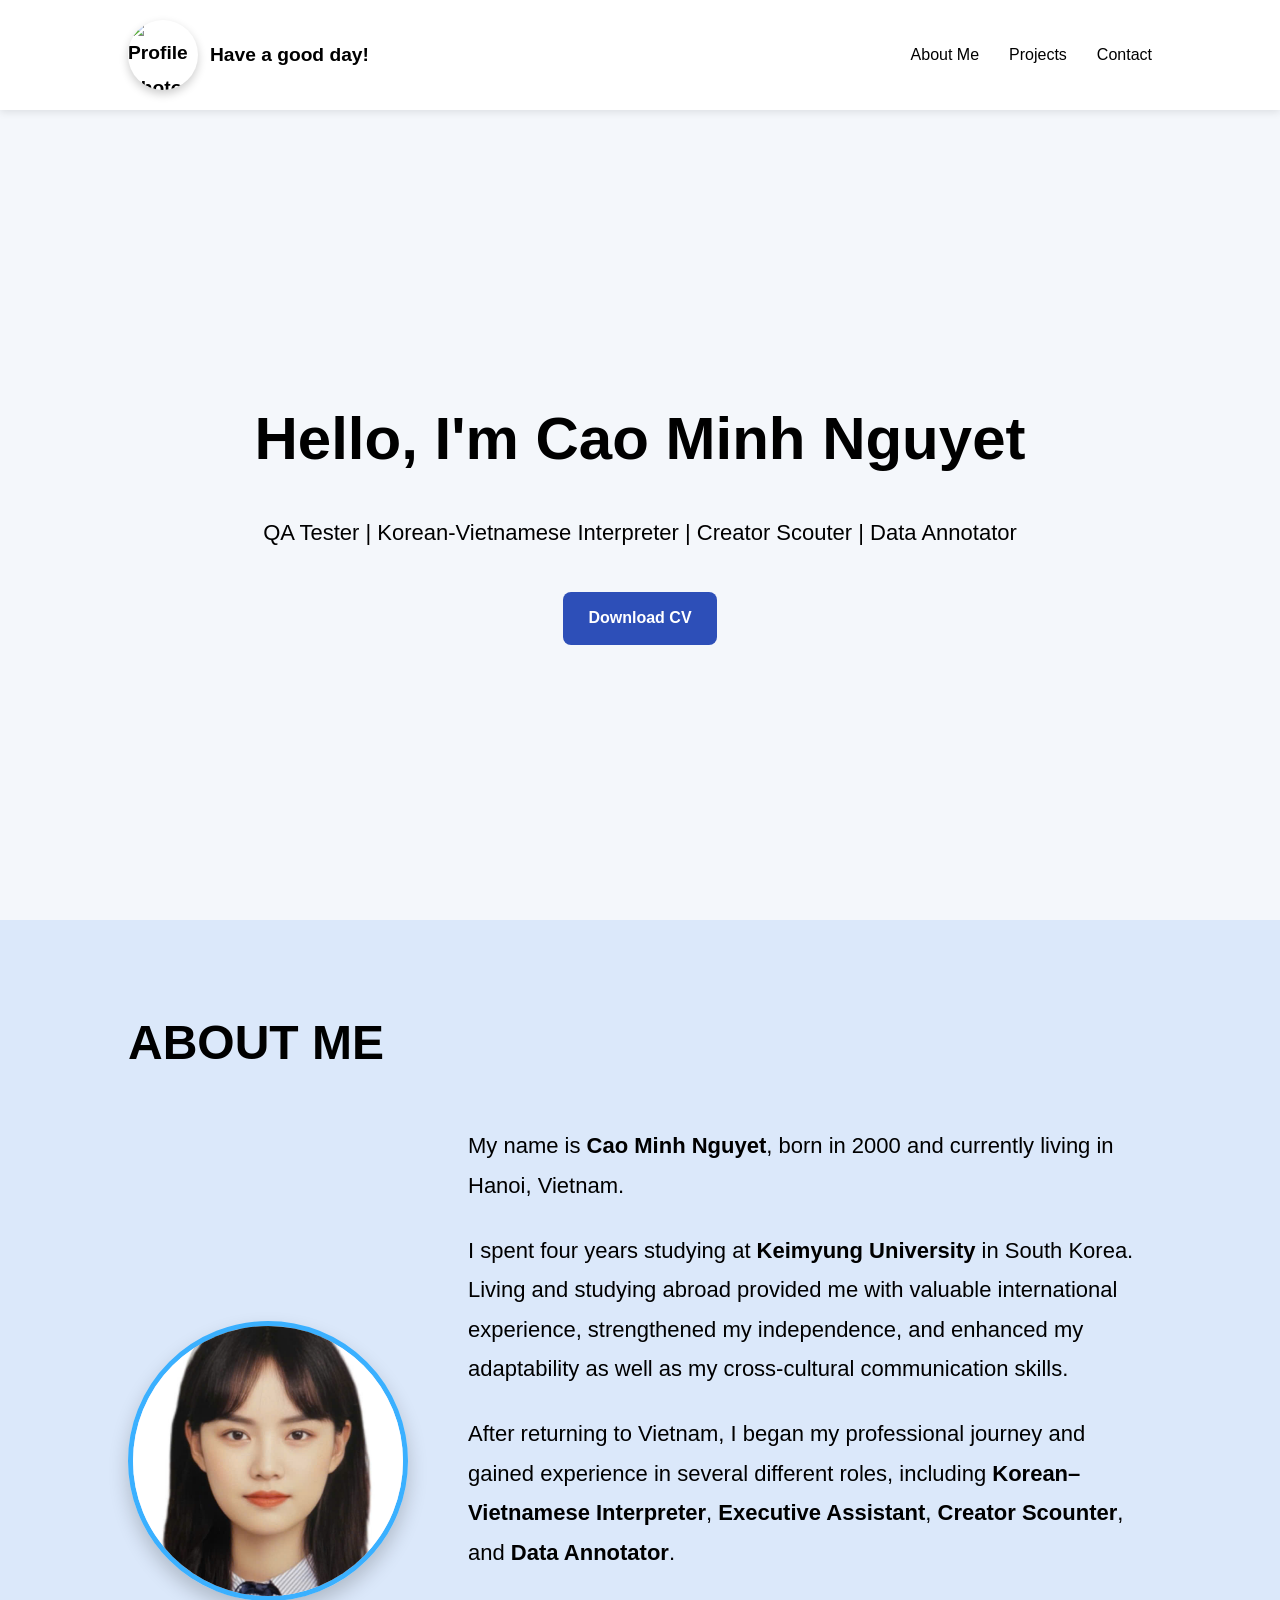
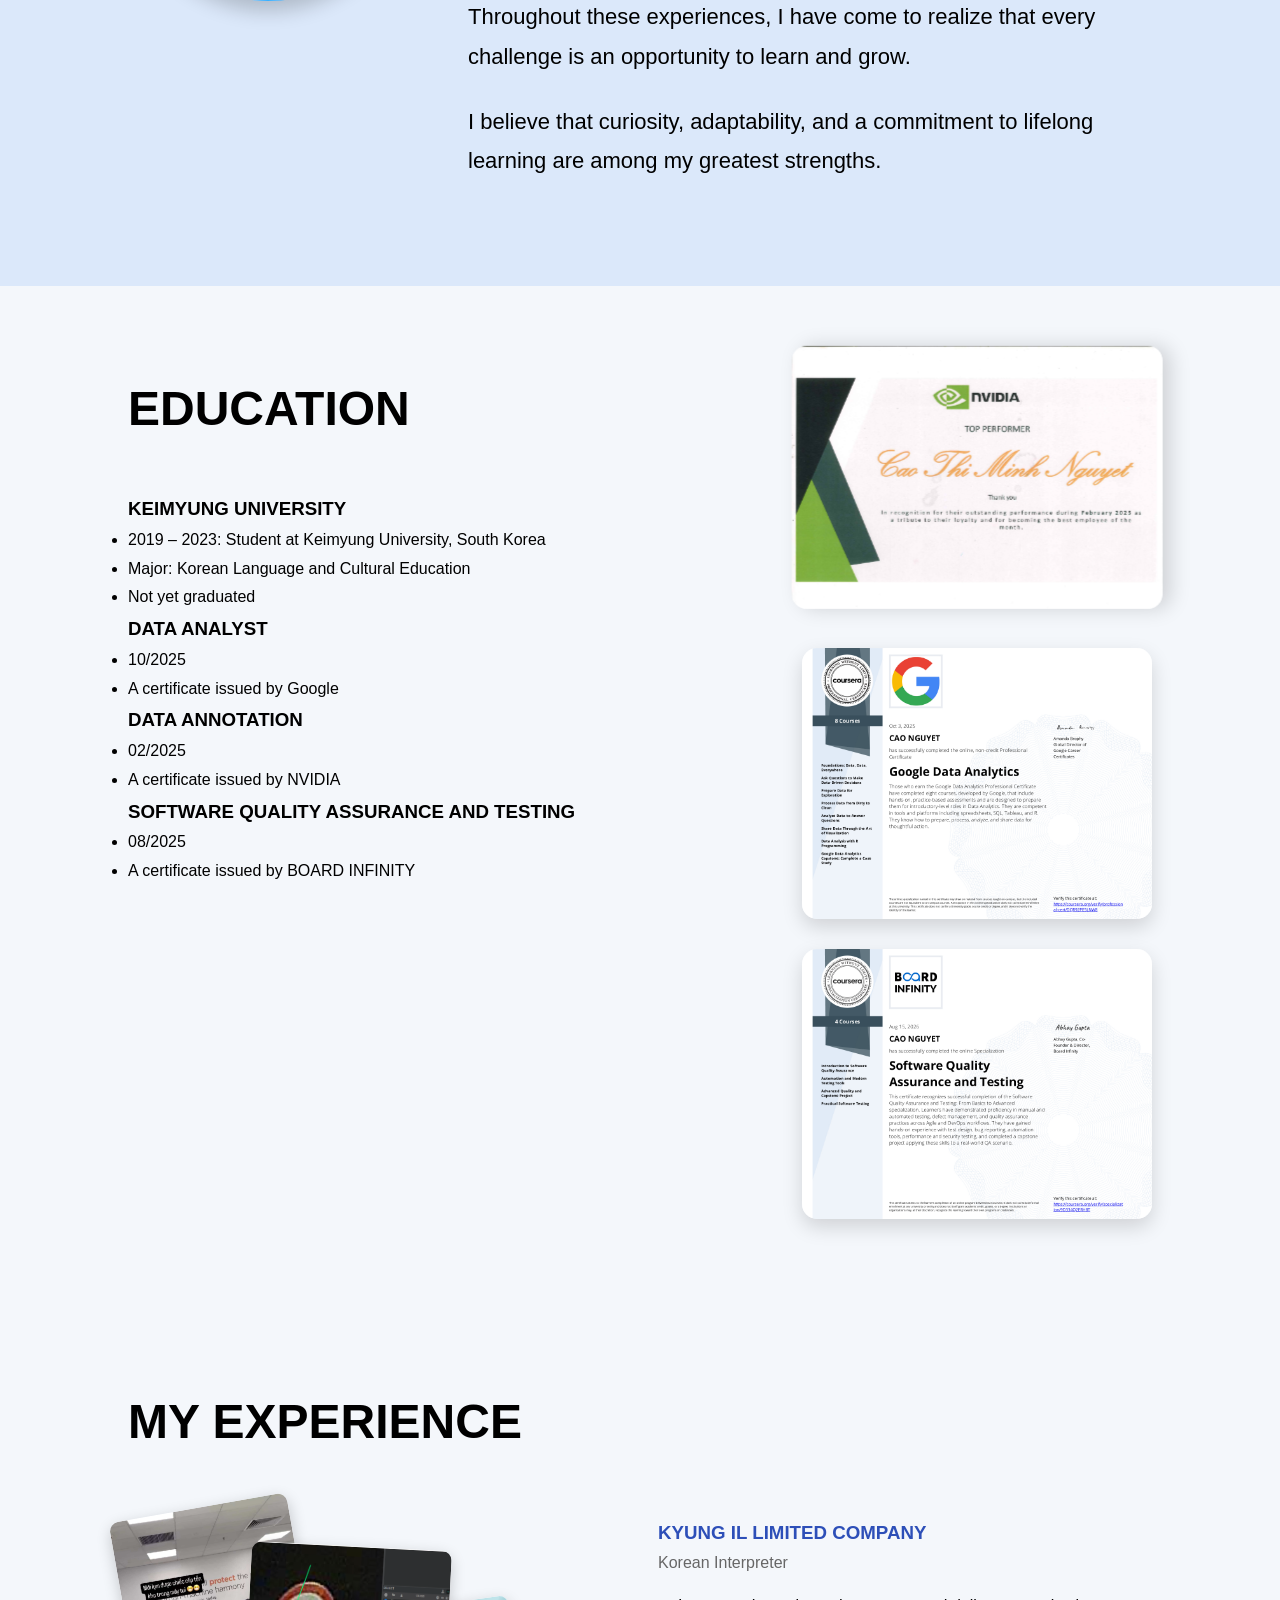
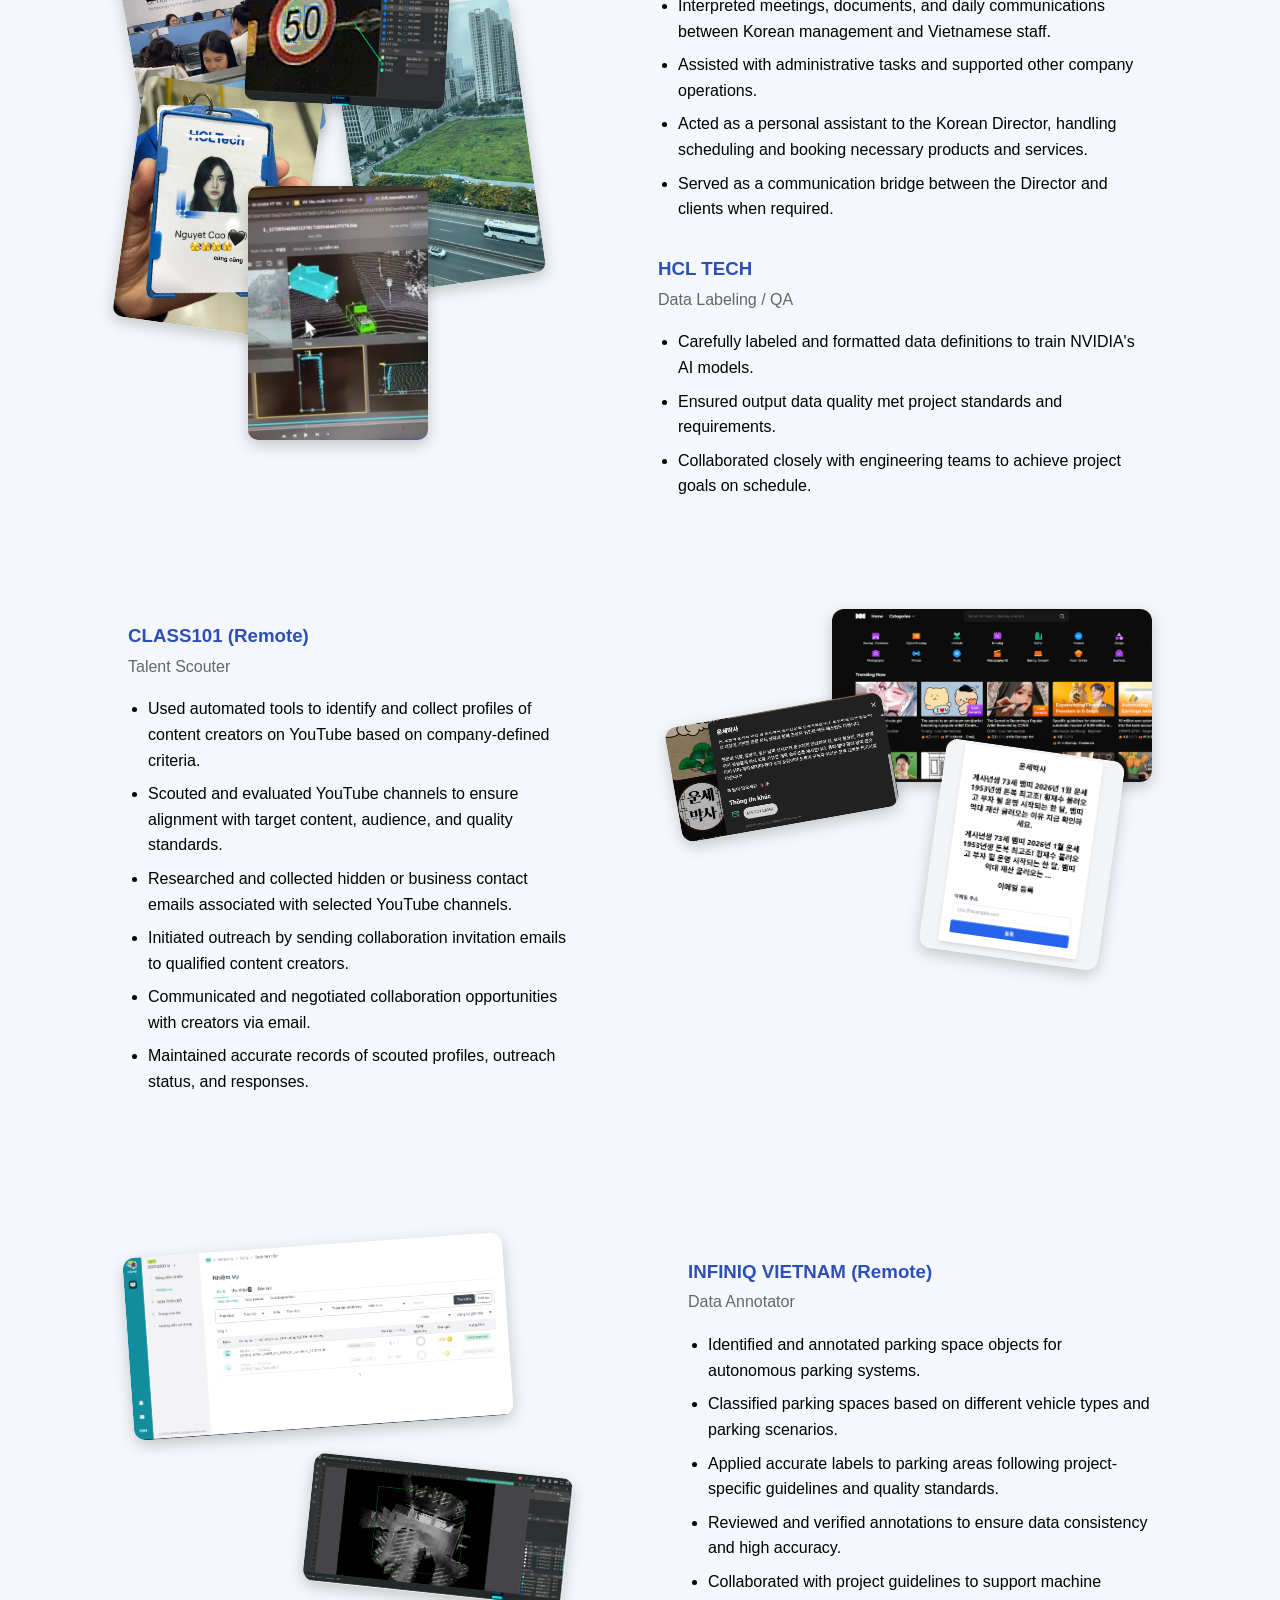
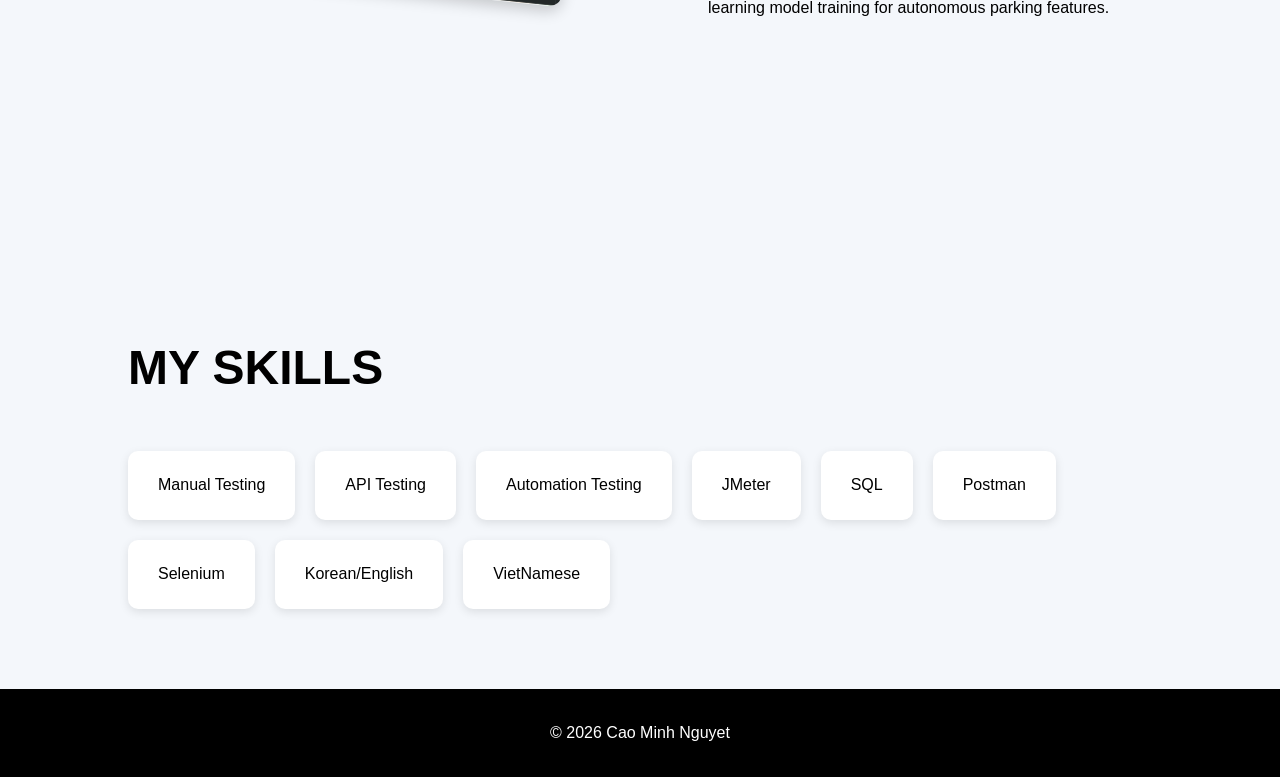
==== index.html @ ce0325e2 "Initial portfolio website" ====
<!DOCTYPE html>
<html lang="en">

<head>
    <meta charset="UTF-8">
    <meta name="viewport" content="width=device-width, initial-scale=1.0">
    <title>Cao Minh Nguyet Portfolio</title>

    <link rel="stylesheet" href="css/style.css">
</head>

<body>

   <!-- Navigation -->
<nav>
    <div class="logo">

        <img src="images/Profile/Me 2.jpg" alt="Profile Photo">

        <span>Have a good day!</span>

    </div>

        <ul>
            <li><a href="#about">About Me</a></li>
            <li><a href="projects.html">Projects</a></li>
            <li><a href="contact.html">Contact</a></li>
        </ul>
    </nav>

    <!-- Hero Banner -->
<section class="hero">

    <h1>Hello, I'm Cao Minh Nguyet</h1>

    <p>QA Tester | Korean-Vietnamese Interpreter | Creator Scouter | Data Annotator</p>

    <a href="documents/CV.pdf" download class="cv-btn">
        Download CV
    </a>

</section>

    <!-- About Me -->
    <section id="about" class="about">

        <h2>ABOUT ME</h2>

        <div class="about-container">
<div class="about-image">
    <img src="images/Profile/Me.jpg" alt="Cao Minh Nguyet">
</div>

            <div class="about-content">

                <p>
                    My name is <strong>Cao Minh Nguyet</strong>, born in 2000 and currently living in Hanoi, Vietnam.
                </p>

                <p>
                    I spent four years studying at <strong>Keimyung University</strong> in South Korea.
                    Living and studying abroad provided me with valuable international experience,
                    strengthened my independence, and enhanced my adaptability as well as my cross-cultural
                    communication skills.
                </p>

                <p>
                    After returning to Vietnam, I began my professional journey and gained experience in several
                    different roles, including
                    <strong>Korean–Vietnamese Interpreter</strong>,
                    <strong>Executive Assistant</strong>,
                    <strong>Creator Scounter</strong>,
                    and
                    <strong>Data Annotator</strong>.
                </p>

                <p>
                    Throughout these experiences, I have come to realize that every challenge is an opportunity
                    to learn and grow.
                </p>

                <p>
                    I believe that curiosity, adaptability, and a commitment to lifelong learning are among
                    my greatest strengths.
                </p>

            </div>

        </div>

    </section>
    <!-- Education -->

<section id="education">

    <h2>EDUCATION</h2>

    <div class="education-layout">

        <!-- Nội dung -->

        <div class="education-content">

            <div class="education-card">

                <h3>KEIMYUNG UNIVERSITY</h3>

                <ul>
                    <li>2019 – 2023: Student at Keimyung University, South Korea</li>

                    <li>Major: Korean Language and Cultural Education</li>

                    <li>Not yet graduated</li>
                </ul>

            </div>

            <div class="education-row">

                <div class="education-card small-card">

                    <h3>DATA ANALYST</h3>

                    <ul>
                        <li>10/2025</li>

                        <li>A certificate issued by Google</li>
                    </ul>

                </div>

                <div class="education-card small-card">

                    <h3>DATA ANNOTATION</h3>

                    <ul>
                        <li>02/2025</li>

                        <li>A certificate issued by NVIDIA</li>
                    </ul>

                </div>
                <div class="education-card small-card">

                    <h3>SOFTWARE QUALITY ASSURANCE AND TESTING</h3>

                    <ul>
                        <li>08/2025</li>

                        <li>A certificate issued by BOARD INFINITY</li>
                    </ul>
                </div>

            </div>

        </div>

        <!-- Hình ảnh -->

    <div  < class="education-images">

    <img src="images/certificates/cer1.jpg" alt="Google Certificate" class="cer1">

    <img src="images/certificates/cer2.jpg" alt="NVIDIA Certificate">
    <img src="images/certificates/cer3.jpg" alt="Certificate 3">

</div>

    </div>

</section>
    <!-- Experience -->
<section id="experience">

    <h2>MY EXPERIENCE</h2>

    <div class="experience-container">

        <div class="experience-showcase">

    <div class="experience-images">

        <img src="images/projects/hcl1.jpg" class="img-1">
        <img src="images/projects/hcl2.jpg" class="img-2">
        <img src="images/projects/hcl3.jpg" class="img-3">
        <img src="images/projects/hcl4.jpg" class="img-4">
        <img src="images/projects/hcl5.png" class="img-5">

    </div>

    <div class="experience-text">

        <h3>KYUNG IL LIMITED COMPANY</h3>

        <h4>Korean Interpreter</h4>

        <ul>
            <li>Interpreted meetings, documents, and daily communications between Korean management and Vietnamese staff.</li>

            <li>Assisted with administrative tasks and supported other company operations.</li>

            <li>Acted as a personal assistant to the Korean Director, handling scheduling and booking necessary products and services.</li>

            <li>Served as a communication bridge between the Director and clients when required.</li>
        </ul>

        <h3>HCL TECH</h3>

        <h4>Data Labeling / QA</h4>

        <ul>
            <li>Carefully labeled and formatted data definitions to train NVIDIA's AI models.</li>

            <li>Ensured output data quality met project standards and requirements.</li>

            <li>Collaborated closely with engineering teams to achieve project goals on schedule.</li>
        </ul>

    </div>

</div>

        <!-- CLASS101 -->

<div class="experience-showcase class101-layout">

    <div class="experience-text">

        <h3>CLASS101 (Remote)</h3>

        <h4>Talent Scouter</h4>

        <ul>

            <li>Used automated tools to identify and collect profiles of content creators on YouTube based on company-defined criteria.</li>

            <li>Scouted and evaluated YouTube channels to ensure alignment with target content, audience, and quality standards.</li>

            <li>Researched and collected hidden or business contact emails associated with selected YouTube channels.</li>

            <li>Initiated outreach by sending collaboration invitation emails to qualified content creators.</li>

            <li>Communicated and negotiated collaboration opportunities with creators via email.</li>

            <li>Maintained accurate records of scouted profiles, outreach status, and responses.</li>

        </ul>

    </div>

    <div class="class101-gallery">

        <img src="images/projects/class101.png" class="class-main">

        <img src="images/projects/class101-1.png" class="class-small-1">

        <img src="images/projects/class101-3.png" class="class-small-3">

    </div>

</div>

        <!-- INFINIQ VIETNAM -->

<div class="experience-showcase infiniq-layout">

    <div class="infiniq-gallery">

        <img src="images/projects/inq1.png" class="inq-img-1">

        <img src="images/projects/inq2.webp" class="inq-img-2">

    </div>

    <div class="experience-text">

        <h3>INFINIQ VIETNAM (Remote)</h3>

        <h4>Data Annotator</h4>

        <ul>

            <li>Identified and annotated parking space objects for autonomous parking systems.</li>

            <li>Classified parking spaces based on different vehicle types and parking scenarios.</li>

            <li>Applied accurate labels to parking areas following project-specific guidelines and quality standards.</li>

            <li>Reviewed and verified annotations to ensure data consistency and high accuracy.</li>

            <li>Collaborated with project guidelines to support machine learning model training for autonomous parking features.</li>

        </ul>

    </div>

</div>

</section>

  <!-- Skills -->
<section id="skills">

    <h2>MY SKILLS</h2>

   <div class="skill-list">

    <div class="skill-card">Manual Testing</div>
    <div class="skill-card">API Testing</div>
    <div class="skill-card">Automation Testing</div>
    <div class="skill-card">JMeter</div>
    <div class="skill-card">SQL</div>
    <div class="skill-card">Postman</div>
    <div class="skill-card">Selenium</div>
    <div class="skill-card">Korean/English</div>
    <div class="skill-card">VietNamese</div>

</div>

</section>


  

    <footer>

        <p>© 2026 Cao Minh Nguyet</p>

    </footer>

</body>

</html>
---- css/style.css ----
* {
    margin: 0;
    padding: 0;
    box-sizing: border-box;
}

body {
    font-family: Arial, sans-serif;
    line-height: 1.8;
    background: #f4f7fb;
}

/* NAVBAR */

nav {
    background: white;
    display: flex;
    justify-content: space-between;
    align-items: center;
    padding: 20px 10%;
    position: sticky;
    top: 0;
    box-shadow: 0 2px 8px rgba(0,0,0,0.1);
}

.logo {

    display: flex;

    align-items: center;

    gap: 12px;

    font-size: 1.2rem;

    font-weight: bold;
}
.logo img {

    width: 70px;

    height: 70px;

    border-radius: 50%;

    object-fit: cover;

    box-shadow: 0 4px 10px rgba(0,0,0,0.2);
}

nav ul {
    display: flex;
    list-style: none;
    gap: 30px;
}

nav a {
    text-decoration: none;
    color: black;
}

/* HERO */

.hero {
    height: 90vh;

    display: flex;
    flex-direction: column;

    justify-content: center;
    align-items: center;

    text-align: center;
}

.hero h1 {
    font-size: 60px;
}

.hero p {
    font-size: 22px;
    margin: 20px 0;
}

.hero button {
    padding: 12px 25px;
    border: none;
    background: #2196f3;
    color: white;
    border-radius: 8px;
    cursor: pointer;
}

/* SECTION */

section {
    padding: 80px 10%;
}

section h2 {
    font-size: 48px;
    margin-bottom: 40px;
}

/* ABOUT */

.about {
    background: #dbe8fa;
}

.about-container {

    display: flex;
    gap: 60px;
    align-items: center;

}

.about-image img {

    width: 280px;
    height: 280px;

    object-fit: cover;

    border-radius: 50%;

    border: 5px solid #3ab0ff;

    box-shadow: 0 10px 20px rgba(0,0,0,0.2);
}

.about-content {
    max-width: 800px;
}

.about-content p {
    margin-bottom: 25px;
    font-size: 22px;
}

/* SKILLS */

.skill-list {
    display: flex;
    flex-wrap: wrap;
    gap: 20px;
}

.skill-card {

    background: white;
    padding: 20px 30px;

    border-radius: 10px;

    box-shadow: 0 3px 10px rgba(0,0,0,0.1);
}

/* PROJECTS */

.project-container {
    display: flex;
    flex-wrap: wrap;
    gap: 30px;
    justify-content: center;
}

.project-card {
    background: white;
    width: calc(50% - 15px);
    box-sizing: border-box;
    padding: 20px;
    border-radius: 10px;
    box-shadow: 0 3px 10px rgba(0,0,0,0.1);
}

/* FOOTER */

footer {

    background: black;
    color: white;

    text-align: center;

    padding: 30px;
}
/* EXPERIENCE SHOWCASE */

.experience-showcase {

    display: flex;

    align-items: flex-start;

    gap: 80px;

    margin-bottom: 80px;
}

.experience-images {

    position: relative;

    width: 450px;

    min-width: 450px;

    height: 450px;
}

.experience-images img {

    position: absolute;

    border-radius: 10px;

    box-shadow: 0 5px 15px rgba(0,0,0,0.2);
}

.img-1 {

    width: 180px;

    top: 0;
    left: 0;

    transform: rotate(-10deg);
}

.img-2 {

    width: 180px;

    top: 180px;
    left: 0;

    transform: rotate(8deg);
}

.img-3 {

    width: 180px;

    top: 100px;
    left: 220px;

    transform: rotate(-8deg);
}

.img-4 {

    width: 180px;

    top: 280px;
    left: 120px;

    transform: rotate(0deg);
}

.img-5 {

    width: 200px;

    top: 40px;
    left: 120px;

    transform: rotate(3deg);
}

.experience-text {

    flex: 1;
}

.experience-text h3 {

    color: #2d4fb8;

    margin-top: 10px;
}

.experience-text h4 {

    color: #666;

    margin-bottom: 15px;

    font-weight: normal;
}

.experience-text ul {

    margin-bottom: 30px;

    padding-left: 20px;
}

.experience-text li {

    margin-bottom: 8px;

    line-height: 1.6;
}
/* CLASS101 */

.class-img-1 {

    width: 220px;

    top: 20px;

    left: 0;

    transform: rotate(-10deg);
}

.class-img-2 {

    width: 220px;

    top: 260px;

    left: 20px;

    transform: rotate(5deg);
}

.class-img-3 {

    width: 180px;

    top: 100px;

    left: 220px;

    transform: rotate(10deg);
}

.experience-right-image {

    width: 280px;

    min-width: 280px;
}

.experience-right-image img {

    width: 100%;

    border-radius: 10px;

    box-shadow: 0 5px 15px rgba(0,0,0,0.2);

    transition: 0.3s;
}

.experience-right-image img:hover {

    transform: scale(1.05);
}
/* CLASS101 RIGHT SIDE GALLERY */

.class101-layout {

    display: flex;

    align-items: flex-start;

    gap: 80px;

    margin-bottom: 80px;
}

.class101-gallery {

    position: relative;

    width: 500px;

    min-width: 500px;

    height: 350px;
}

.class101-gallery img {

    position: absolute;

    border-radius: 12px;

    box-shadow: 0 5px 15px rgba(0,0,0,0.2);

    transition: 0.3s;
}

.class101-gallery img:hover {

    transform: scale(1.05);

    z-index: 999;
}

/* Ảnh Youtube lớn */

.class-main {

    width: 320px;

    top: 0;

    right: 0;
}
/* Ảnh Email */

.class-small-1 {

    width: 220px;

    top: 100px;

    left: 20px;

    transform: rotate(-10deg);
}

/* Ảnh Form */

.class-small-3 {

    width: 180px;

    top: 140px;

    right: 40px;

    transform: rotate(8deg);
}
/* INFINIQ */

.infiniq-layout {

    display: flex;

    align-items: flex-start;

    justify-content: flex-start;

    gap: 60px;

    margin-top: 120px;

    margin-bottom: 100px;

    clear: both;
}

.infiniq-gallery {

    position: relative;

    width: 500px;

    min-width: 500px;

    height: 420px;

    flex-shrink: 0;
}

.infiniq-gallery img {

    position: absolute;

    border-radius: 12px;

    box-shadow: 0 5px 15px rgba(0,0,0,0.2);

    transition: 0.3s;
}

.infiniq-gallery img:hover {

    transform: scale(1.05);

    z-index: 999;
}

/* ảnh lớn */

.inq-img-1 {

    width: 380px;

    top: 0;

    left: 0;

    transform: rotate(-4deg);
}

/* ảnh nhỏ */

.inq-img-2 {

    width: 260px;

    top: 220px;

    left: 180px;

    transform: rotate(6deg);
}
.cv-btn {

    display: inline-block;

    margin-top: 20px;

    padding: 12px 25px;

    background: #2d4fb8;

    color: white;

    text-decoration: none;

    border-radius: 8px;

    font-weight: bold;

    transition: 0.3s;
}

.cv-btn:hover {

    transform: translateY(-3px);

    box-shadow: 0 5px 15px rgba(0,0,0,0.2);
}
/* EDUCATION LAYOUT */

.education-layout {

    display: flex;

    justify-content: space-between;

    align-items: flex-start;

    gap: 60px;

    margin-top: 40px;
}

.education-content {

    flex: 1;
}

.education-images {

    width: 350px;

    display: flex;

    flex-direction: column;

    gap: 30px;

    margin-top: -200px;
}

.education-images img {

    max-width: 100%;

    height: auto;

    border-radius: 15px;

    box-shadow: 0 8px 20px rgba(0,0,0,0.15);

    transition: 0.3s;
}

/* Chứng chỉ 1 */

.cer1 {

    transform: rotate(-90deg);

    width: 75%;

    margin: 0 auto;
    margin-bottom: -45px;
}

.education-images img:hover {

    transform: scale(1.03);
}
body{
    margin:0;
    padding:0;
    font-family:Arial, Helvetica, sans-serif;
}
/*==========================
        CONTACT PAGE
==========================*/

.contact-page{
    min-height:100vh;
    display:flex;
    justify-content:center;
    align-items:center;

    background:linear-gradient(135deg,#dbeafe,#eef4ff);

    padding:40px 20px;
    box-sizing:border-box;
}

.contact-card{

    width:100%;
    max-width:720px;

    background:#ffffff;

    border-radius:24px;

    padding:55px;

    box-shadow:0 20px 45px rgba(0,0,0,.15);

    transition:.35s ease;
}

.contact-card:hover{

    transform:translateY(-8px);

    box-shadow:0 30px 55px rgba(0,0,0,.18);

}

.contact-card h1{

    text-align:center;

    font-size:48px;

    color:#1e293b;

    margin-bottom:20px;

}

.intro{

    text-align:center;

    color:#64748b;

    line-height:1.8;

    font-size:18px;

}

.divider{

    width:100%;

    height:1px;

    background:#e5e7eb;

    margin:35px 0;

}

.item{

    display:flex;

    align-items:center;

    gap:25px;

    margin-bottom:30px;

}

.item:last-child{

    margin-bottom:0;

}

.icon{

    width:70px;

    height:70px;

    border-radius:50%;

    background:#2563eb;

    color:#fff;

    display:flex;

    justify-content:center;

    align-items:center;

    font-size:32px;

    flex-shrink:0;

}

.item h3{

    margin:0 0 8px;

    color:#1e293b;

    font-size:22px;

}

.item a{

    color:#2563eb;

    text-decoration:none;

    font-size:18px;

    transition:.3s;

}

.item a:hover{

    color:#1d4ed8;

    text-decoration:underline;

}

.footer{

    text-align:center;

    color:#64748b;

    font-style:italic;

    font-size:17px;

}
/*==========================
        PROJECT
===========================*/

.projects{

    padding:100px 8%;

    background:#f8fafc;

}

.projects h1{

    text-align:center;

    font-size:50px;

    margin-bottom:60px;

}

.project-container{

    display:grid;

    grid-template-columns:repeat(auto-fit,minmax(360px,1fr));

    gap:35px;

}

.project-card{

    background:#fff;

    border-radius:18px;

    overflow:hidden;

    box-shadow:0 15px 30px rgba(0,0,0,.1);

    transition:.35s;

}

.project-card:hover{

    transform:translateY(-10px);

}

.project-card img{

    width:100%;

    height:220px;

    object-fit:cover;

}

.project-content{

    padding:25px;

}

.project-content h2{

    margin-bottom:15px;

}

.project-content p{

    color:#666;

    line-height:1.7;

}

.tech-stack{

    display:flex;

    flex-wrap:wrap;

    gap:10px;

    margin:25px 0;

}

.tech-stack span{

    background:#dbeafe;

    color:#2563eb;

    padding:8px 15px;

    border-radius:30px;

    font-size:14px;

}

.project-buttons{

    display:flex;

    flex-direction:column;

    gap:12px;

}

.project-buttons a{

    text-decoration:none;

    text-align:center;

    background:#2563eb;

    color:white;

    padding:12px;

    border-radius:10px;

    transition:.3s;

}

.project-buttons a:hover{

    background:#1d4ed8;

}
/* ===============================
            PROJECTS
================================== */

.projects{

    padding:100px 8%;

    background:#f7f9fc;

}

.section-title{

    text-align:center;

    margin-bottom:60px;

}

.section-title h1{

    font-size:48px;

    margin-bottom:10px;

    color:#222;

}

.section-title p{

    color:#777;

    font-size:18px;

}

.project-grid{

    display:flex;

    justify-content:center;

    gap:25px;

    flex-wrap:wrap;

}

.project-card{
    background:white;
    border-radius:18px;
    overflow:hidden;
    box-shadow:0 10px 30px rgba(0,0,0,.1);
    transition:.35s;
.project-card{

    background:white;

    border-radius:18px;

    overflow:hidden;

    box-shadow:0 10px 30px rgba(0,0,0,.1);

    transition:.35s;

    width:340px;

    min-height:520px;

    display:flex;

    flex-direction:column;

}
    display:flex;
    flex-direction:column;
}

.project-card:hover{

    transform:translateY(-12px);

    box-shadow:0 18px 45px rgba(0,0,0,.18);

}

.project-card img{
    width:100%;
    height:160px;
    object-fit:cover;
}

.project-card:hover img{

    transform:scale(1.05);

}

.project-content{

    padding:25px;

}

.project-content h2{

    margin-bottom:15px;

    color:#222;

}

.project-content p{

    color:#666;

    line-height:1.7;

    margin-bottom:20px;

}

.project-tags{

    gap:8px;

    margin-bottom:18px;

}

.project-tags span{

    background:#e8f0ff;

    color:#2563eb;

    padding:8px 15px;

    border-radius:50px;

    font-size:14px;

    font-weight:600;

}

.project-buttons{

    display:flex;

    gap:12px;

}

.project-buttons a{

    padding:8px 14px;

    font-size:14px;

    flex:none;

    min-width:95px;

}

.project-buttons a:hover{

    background:#1d4ed8;

}
/* ================================
   Manual Testing Project
================================ */

.manual-testing-project {
    max-width: 1000px;
    margin: 0 auto;
    padding: 60px 30px;
}


/* ================================
   Project Title
================================ */

.manual-testing-project h1 {
    font-size: 42px;
    margin-bottom: 10px;
}


/* ================================
   Website
================================ */

.website-link {
    font-size: 18px;
    margin-bottom: 50px;
}

.website-link a {
    color: #2563eb;
    text-decoration: none;
}

.website-link a:hover {
    text-decoration: underline;
}


/* ================================
   Project Overview
================================ */

.project-overview {
    margin-bottom: 50px;
}

.project-overview h2,
.documents h2 {
    font-size: 28px;
    margin-bottom: 20px;
}

.project-overview p {
    font-size: 17px;
    line-height: 1.7;
    color: #555;
}


/* ================================
   Documents
================================ */

.document-list {
    display: grid;
    grid-template-columns: repeat(2, 1fr);
    gap: 20px;
}

.document-list a {
    display: block;
    padding: 25px;

    border: 1px solid #ddd;
    border-radius: 12px;

    background: white;

    color: #222;
    text-decoration: none;

    transition: 0.2s;
}

.document-list a:hover {
    transform: translateY(-4px);

    border-color: #2563eb;

    box-shadow: 0 8px 20px rgba(0, 0, 0, 0.08);
}


/* ================================
   View Document
================================ */

.document-list a::after {
    content: "View Document →";

    display: block;
    margin-top: 15px;

    color: #2563eb;
    font-weight: 600;
}


/* ================================
   Back Button
================================ */

.manual-testing-project > a:last-child {
    display: inline-block;

    margin-top: 45px;
    padding: 12px 22px;

    background: #2563eb;
    color: white;

    border-radius: 8px;

    text-decoration: none;
}

.manual-testing-project > a:last-child:hover {
    opacity: 0.9;
}


/* ================================
   Mobile
================================ */

@media (max-width: 700px) {

    .manual-testing-project {
        padding: 40px 20px;
    }

    .document-list {
        grid-template-columns: 1fr;
    }

    .manual-testing-project h1 {
        font-size: 32px;
    }

}
/* ================================
   Project Card
================================ */

.project-card {
    width: 450px;

    background: white;

    padding: 25px 30px;

    border-radius: 15px;

    box-shadow: 0 5px 15px rgba(0, 0, 0, 0.08);

    margin: 30px auto;
}


/* ================================
   Project Logo
================================ */

.project-card .project-avatar {
    width: 180px !important;
    height: auto !important;

    max-width: 100% !important;

    object-fit: contain !important;
    object-position: center !important;

    display: block;

    margin: 0 auto 20px auto;

    overflow: visible;
}


/* ================================
   Project Title
================================ */

.project-content h2 {
    margin: 0 0 10px 0;

    font-size: 24px;
}


/* ================================
   Project Description
================================ */

.project-content p {
    margin: 0 0 20px 0;

    font-size: 16px;

    line-height: 1.5;

    color: #555;
}


/* ================================
   View Project Button
================================ */

.project-btn {
    display: inline-block;

    padding: 10px 20px;

    background: #2563eb;

    color: white;

    text-decoration: none;

    border-radius: 8px;

    font-weight: 600;
}

.project-btn:hover {
    opacity: 0.9;
}
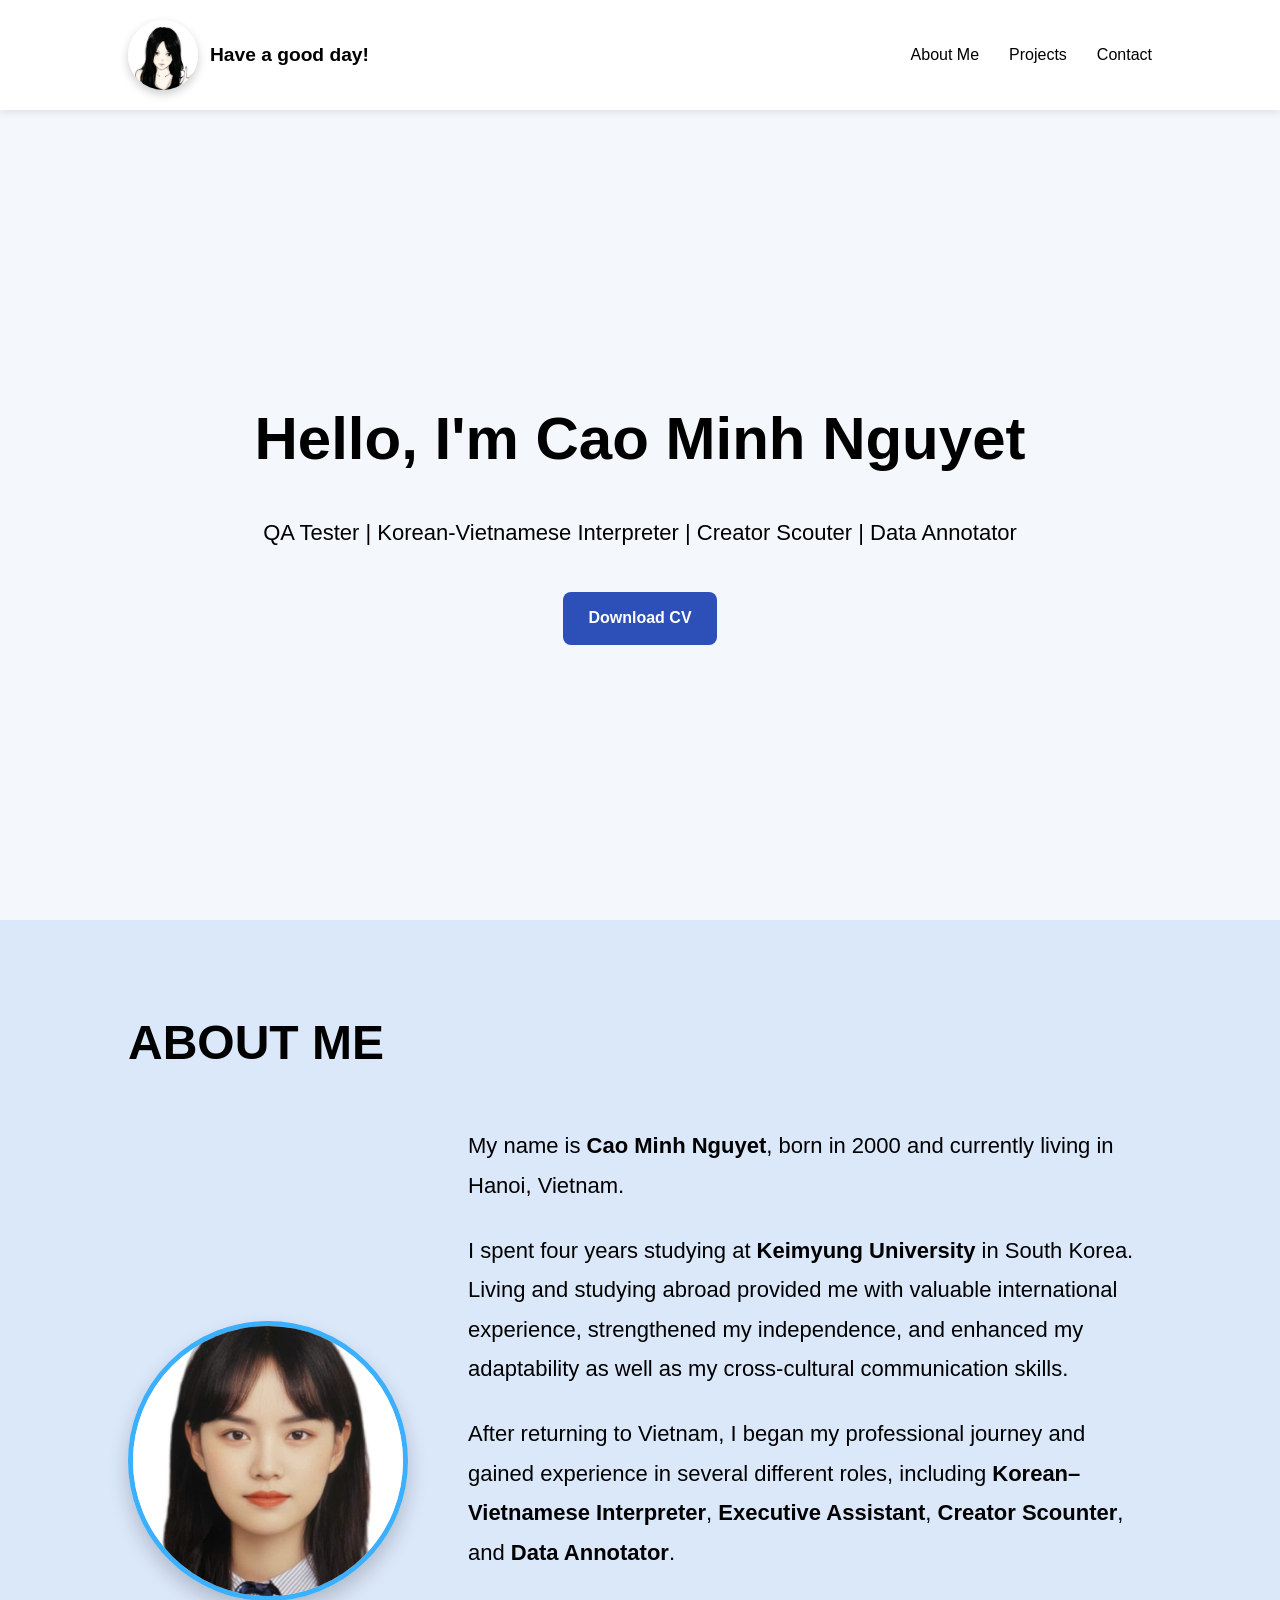
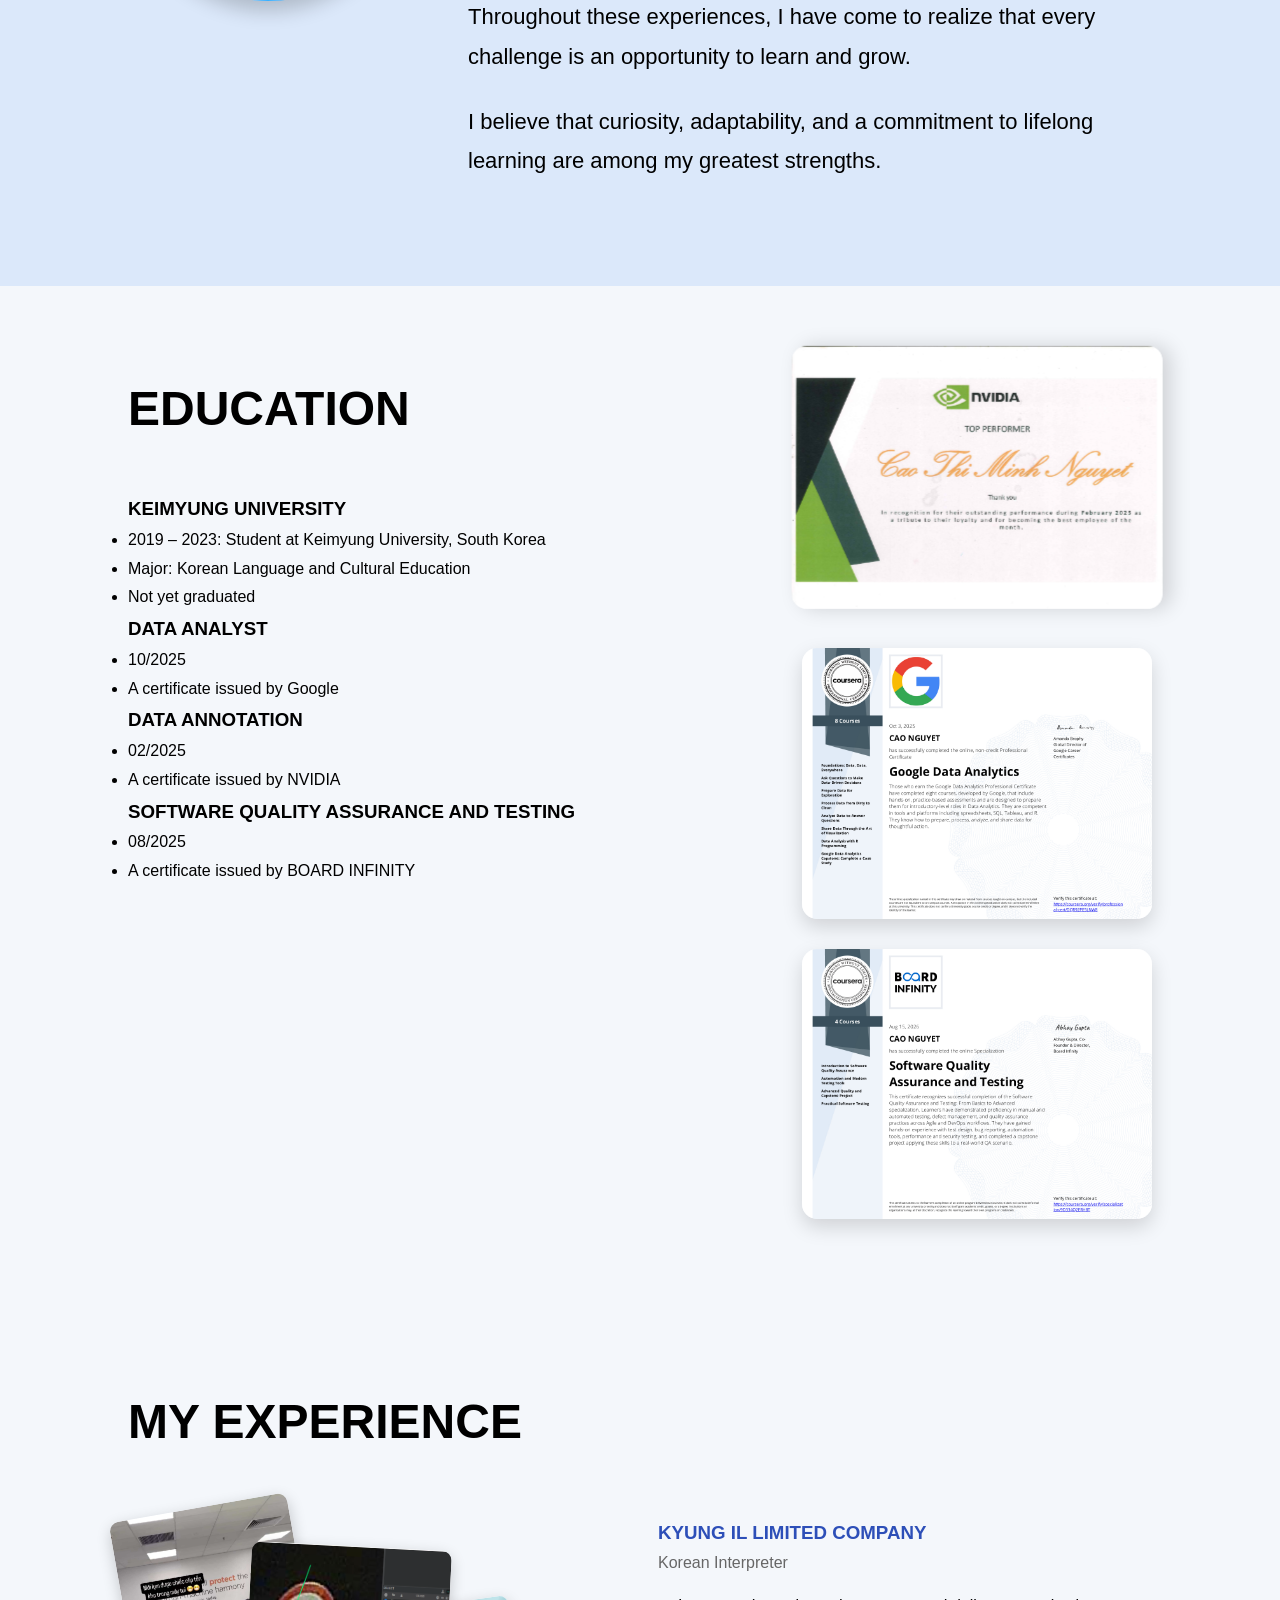
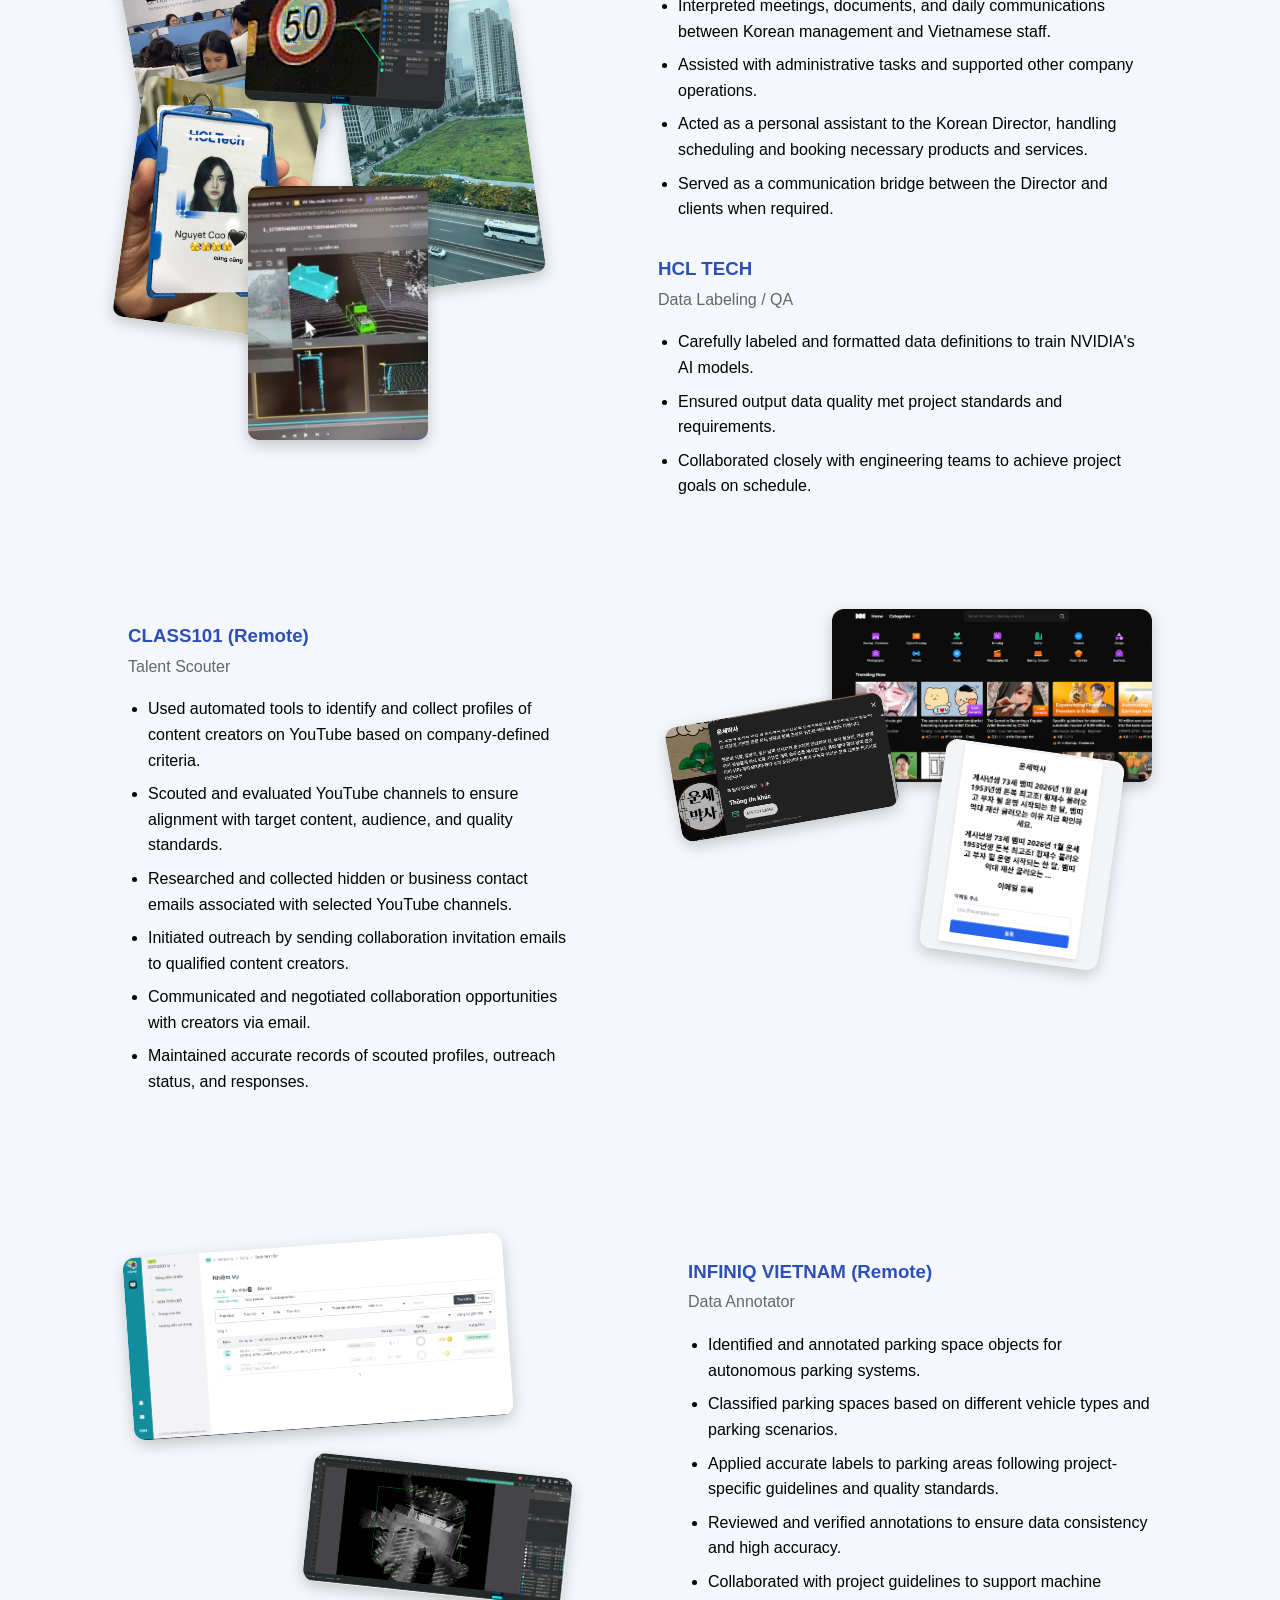
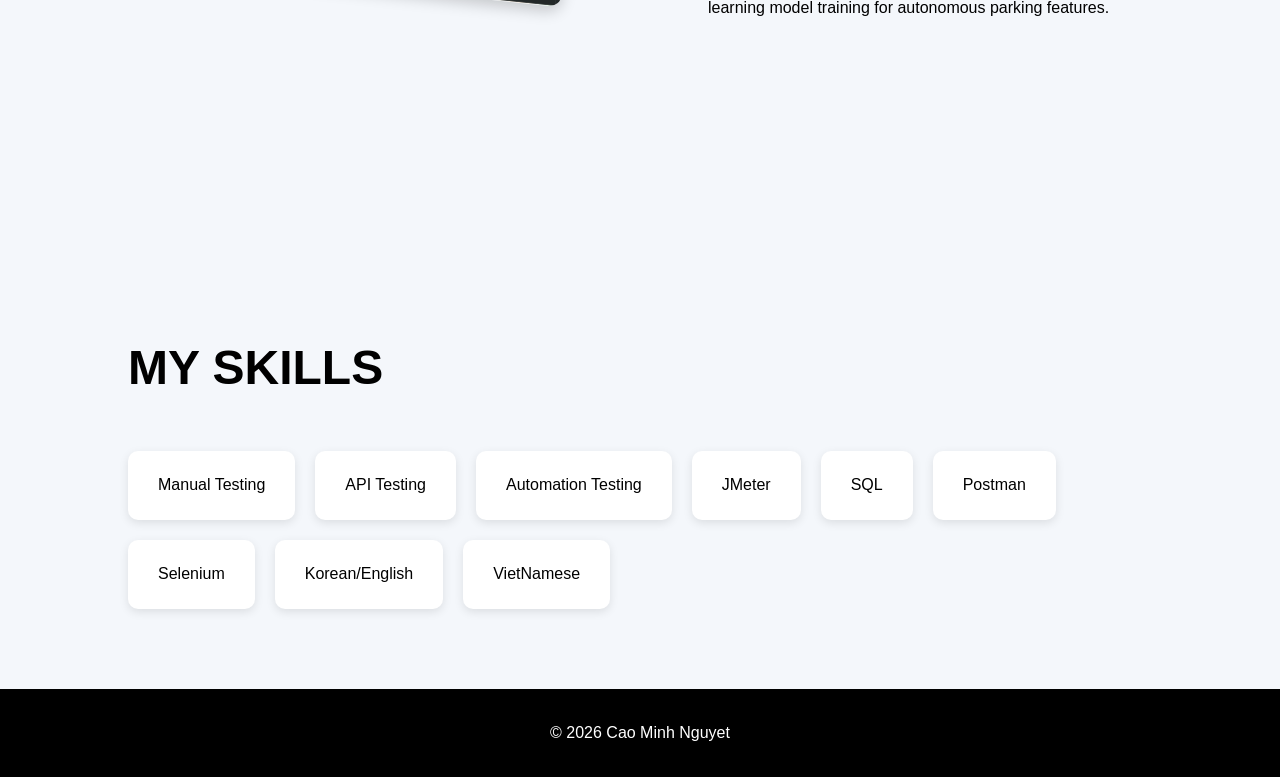
==== commit b9be4e40: "Fix portfolio links and profile image" ====
--- a/index.html
+++ b/index.html
@@ -15,7 +15,7 @@
 <nav>
     <div class="logo">
 
-        <img src="images/Profile/Me 2.jpg" alt="Profile Photo">
+        <img src="images/Profile/me 2.jpg" alt="Profile Photo">
 
         <span>Have a good day!</span>
 
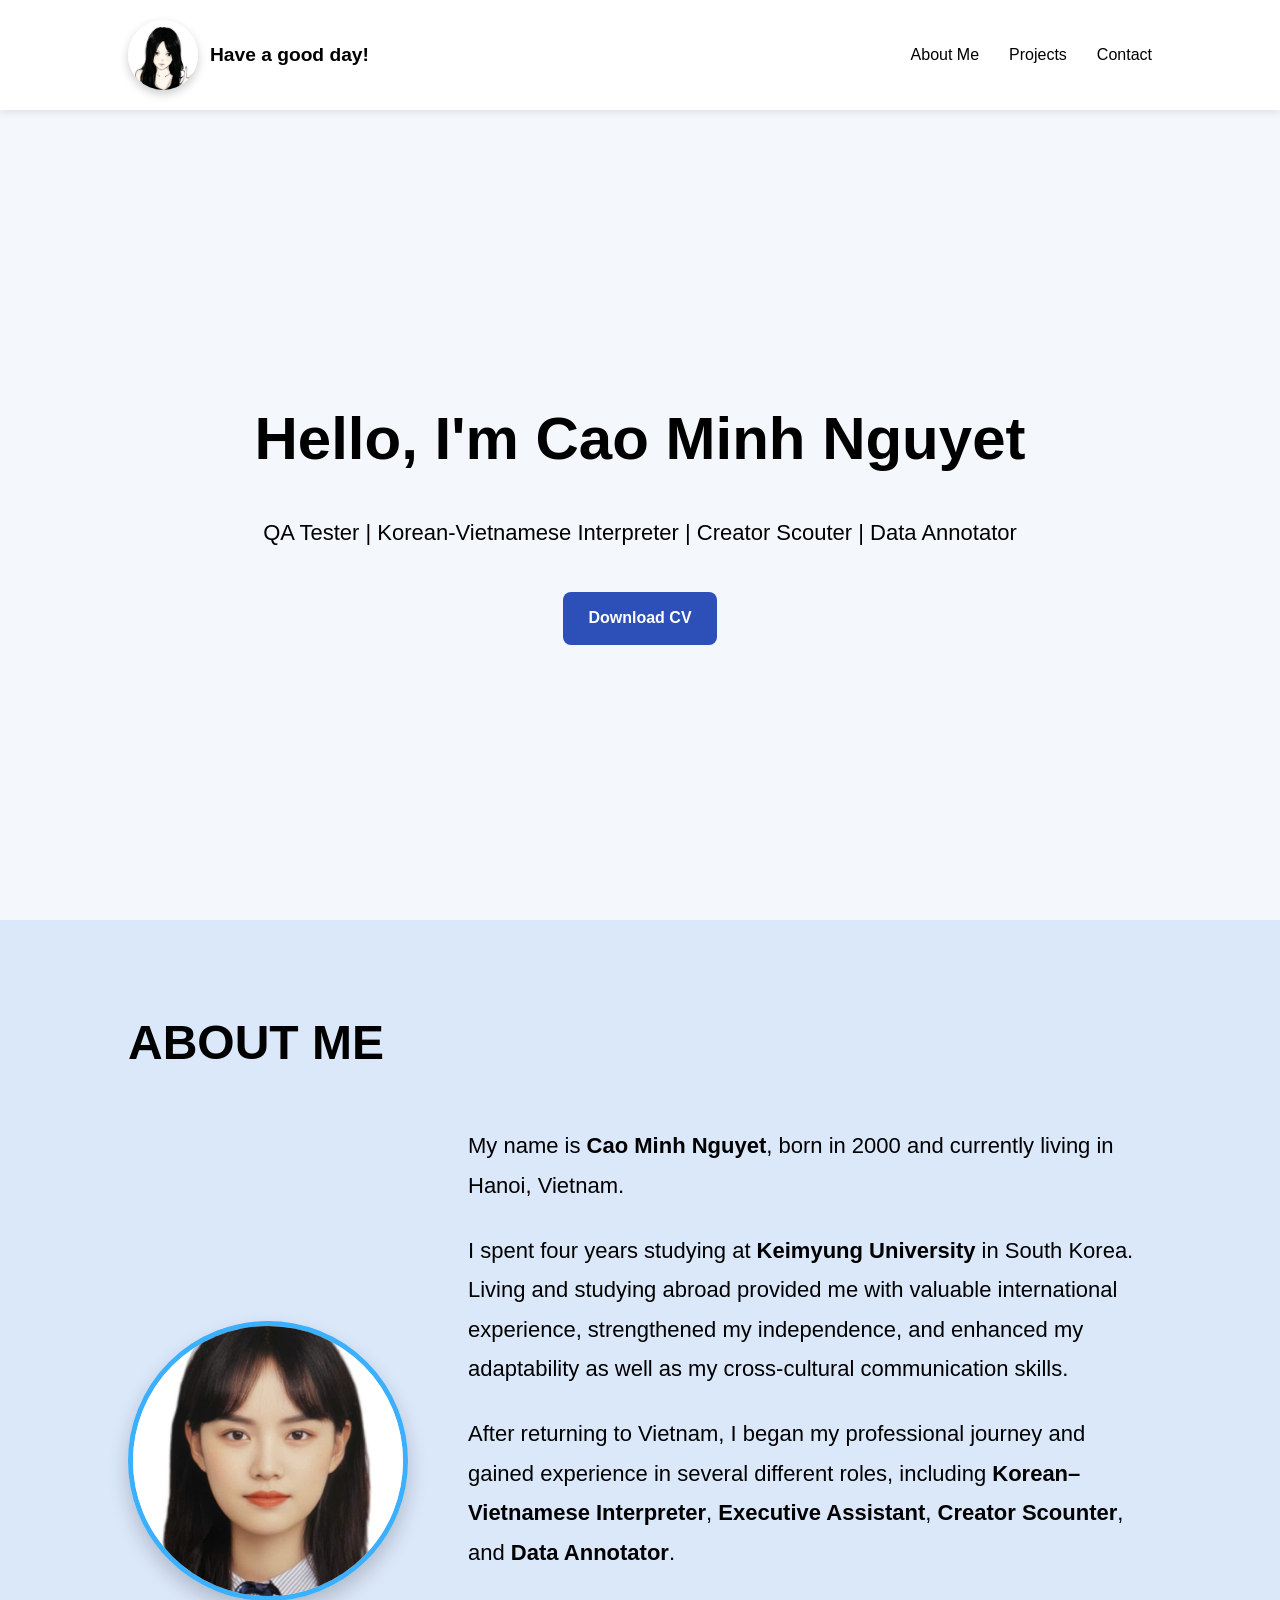
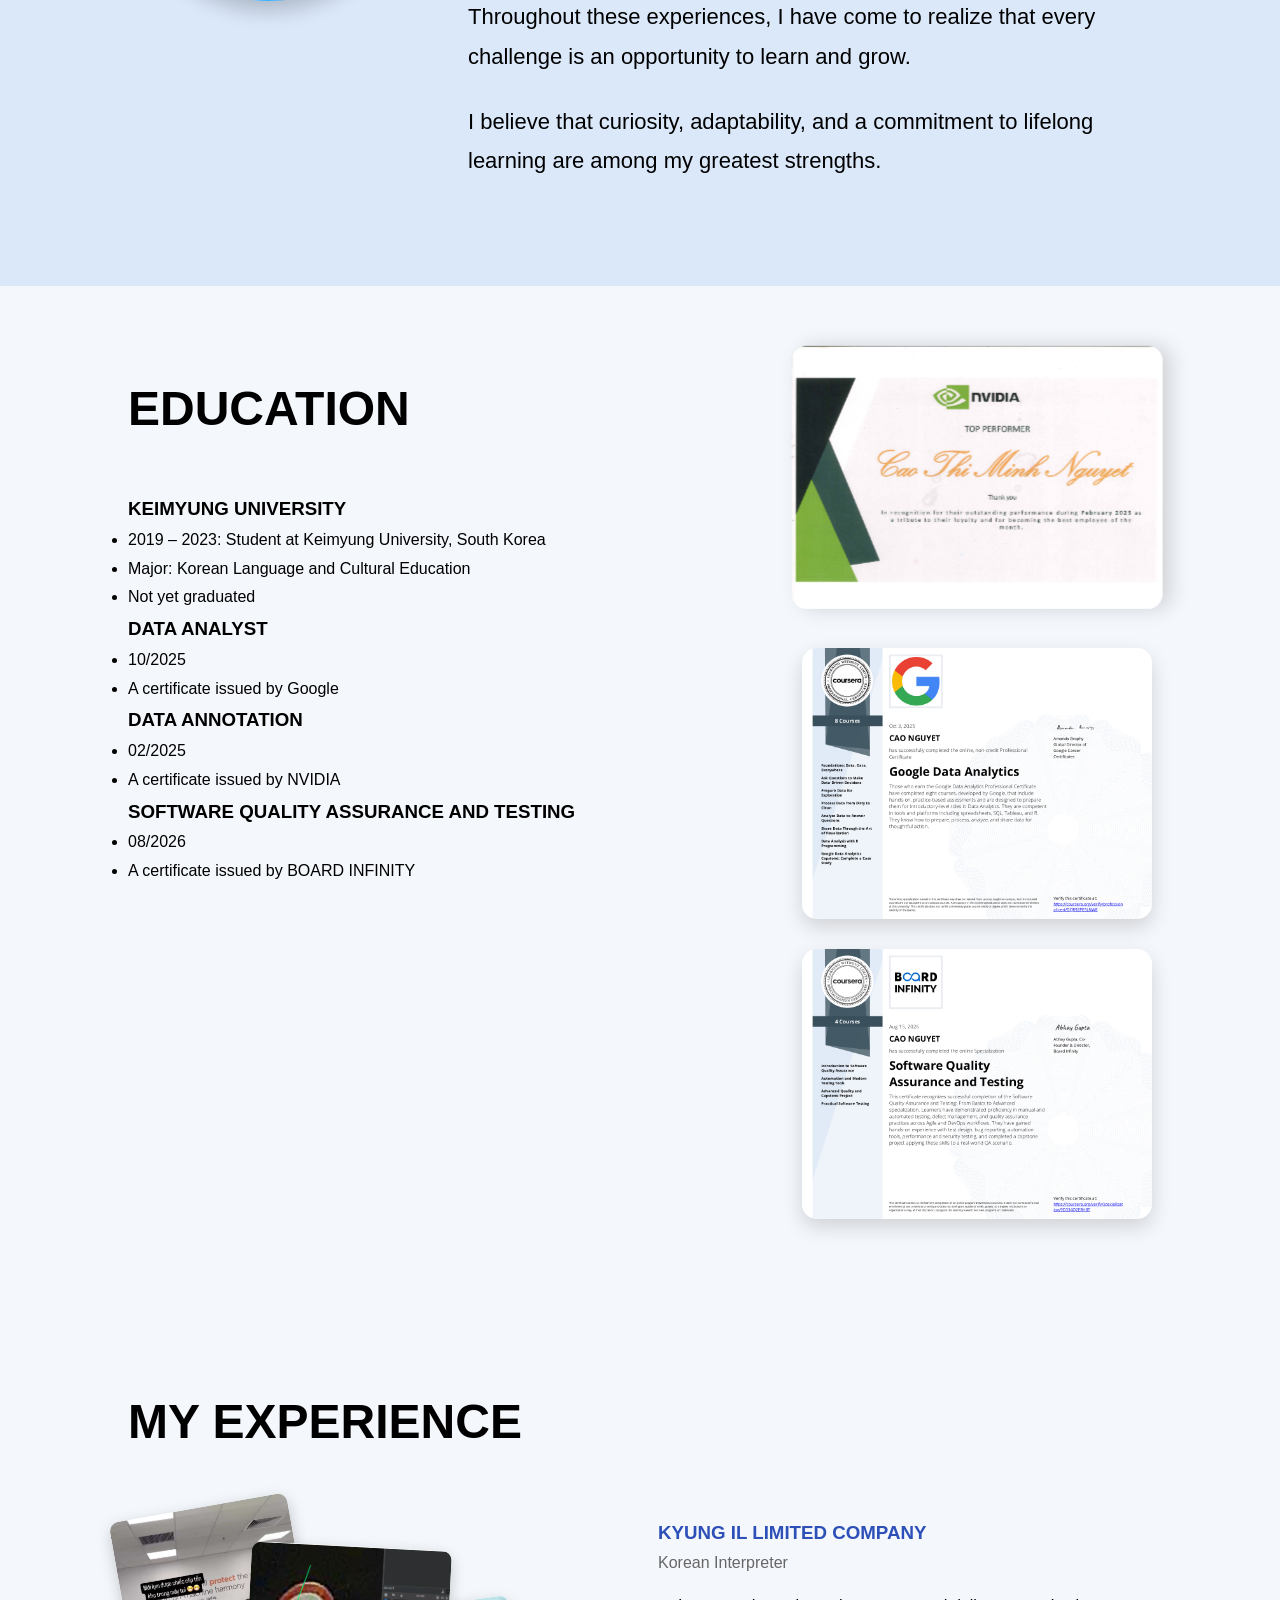
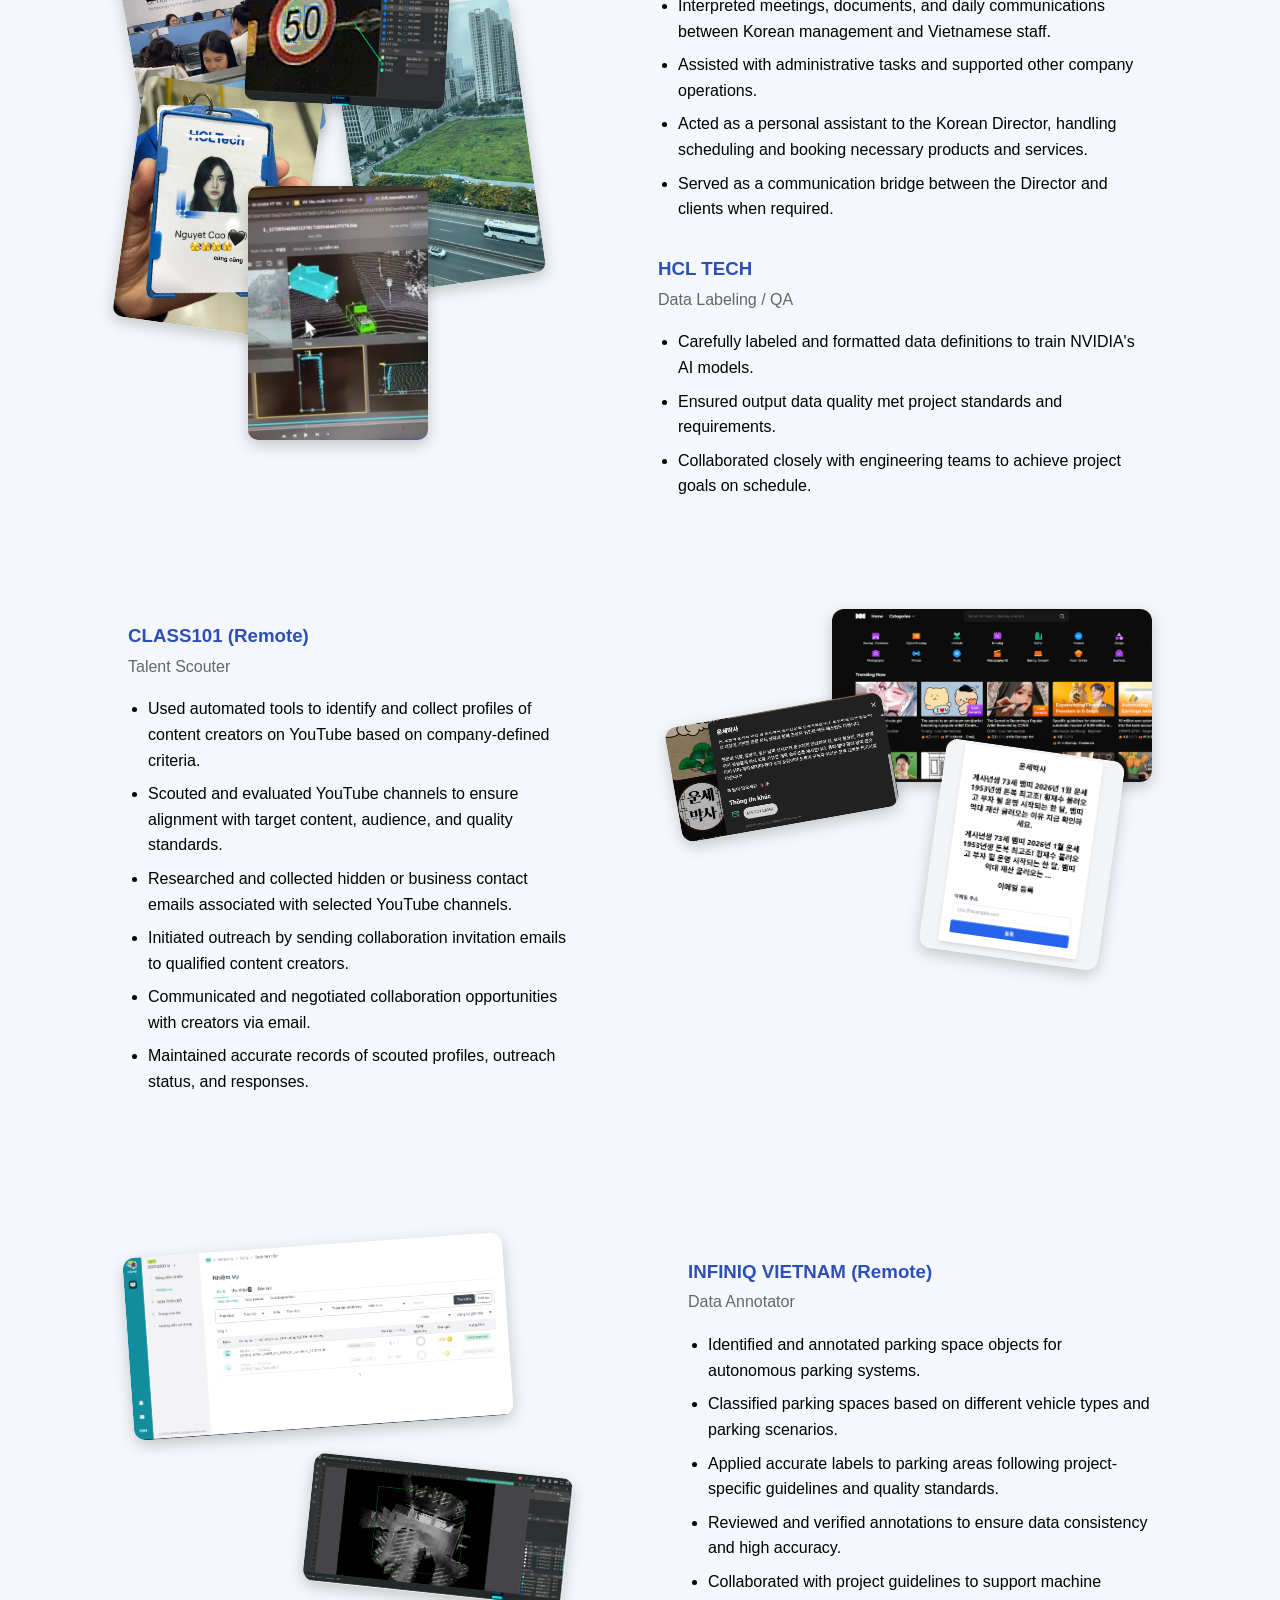
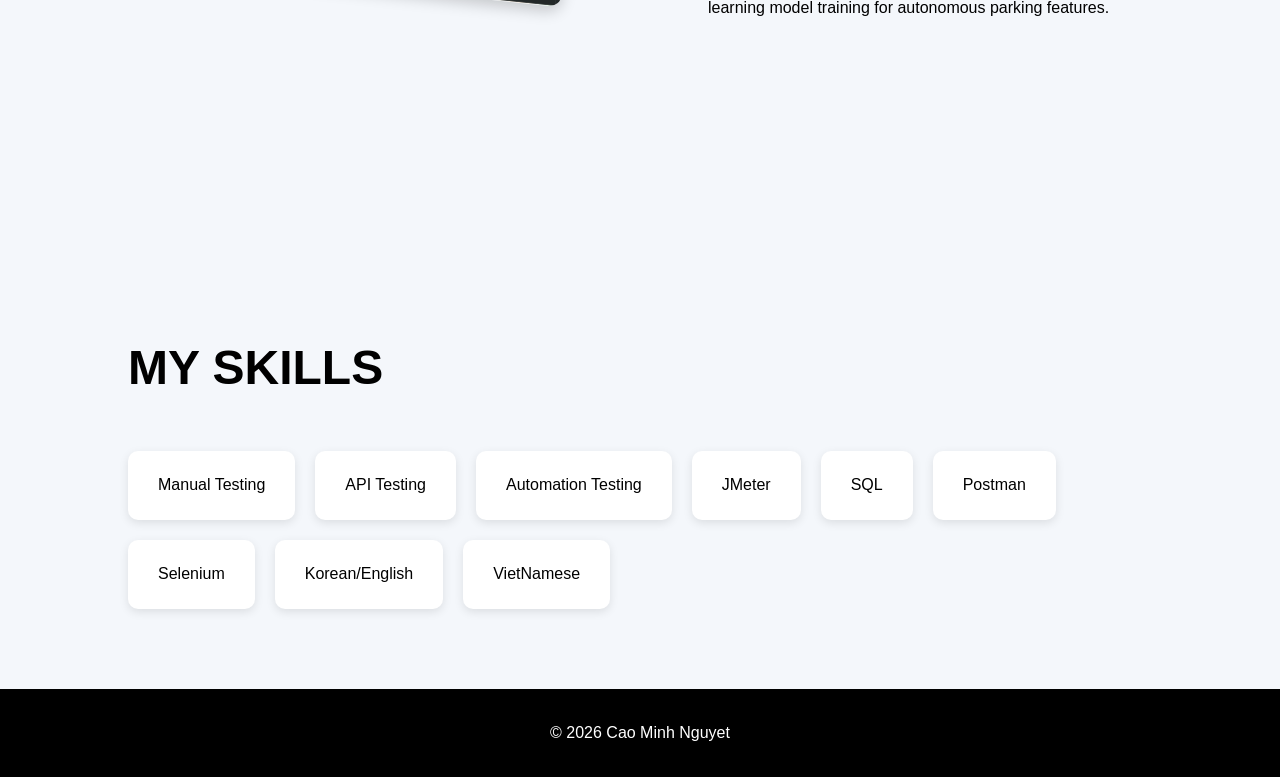
==== commit 0e4037ed: "Update portfolio" ====
--- a/index.html
+++ b/index.html
@@ -145,7 +145,7 @@
                     <h3>SOFTWARE QUALITY ASSURANCE AND TESTING</h3>
 
                     <ul>
-                        <li>08/2025</li>
+                        <li>08/2026</li>
 
                         <li>A certificate issued by BOARD INFINITY</li>
                     </ul>
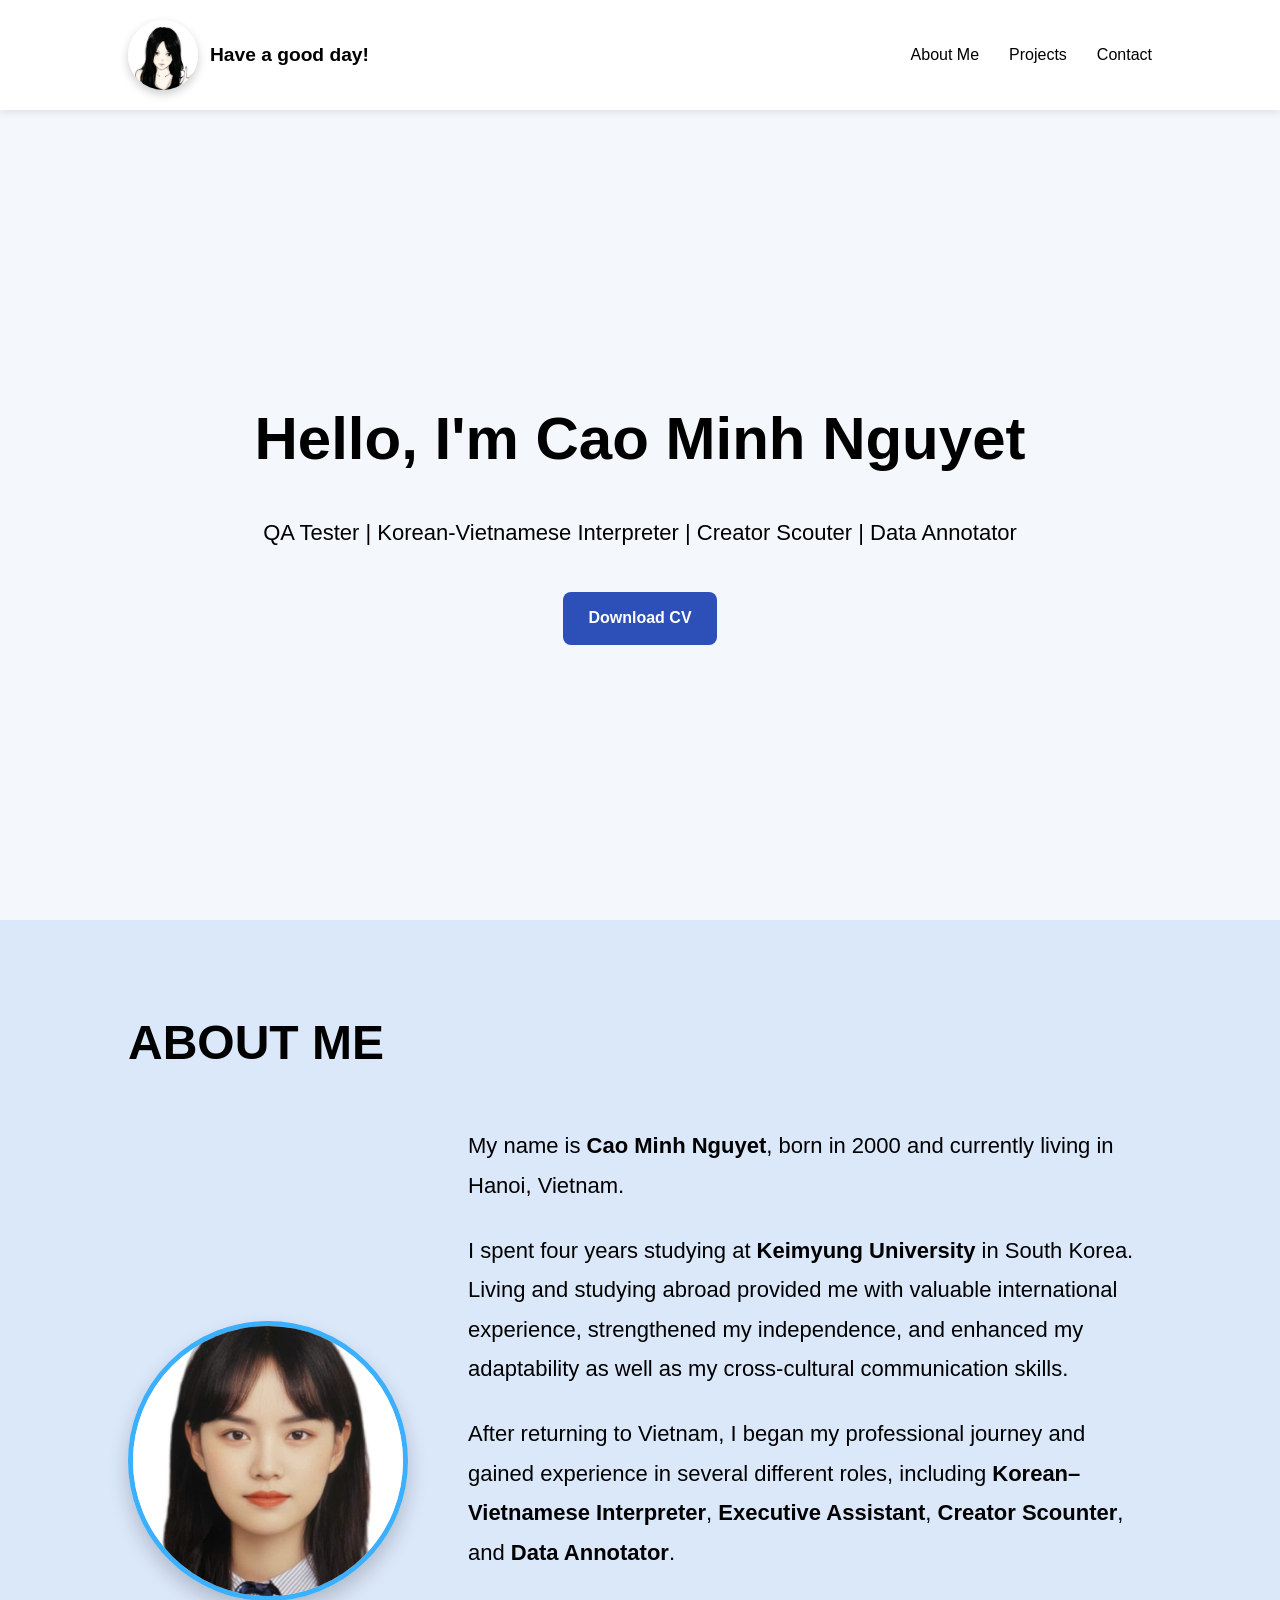
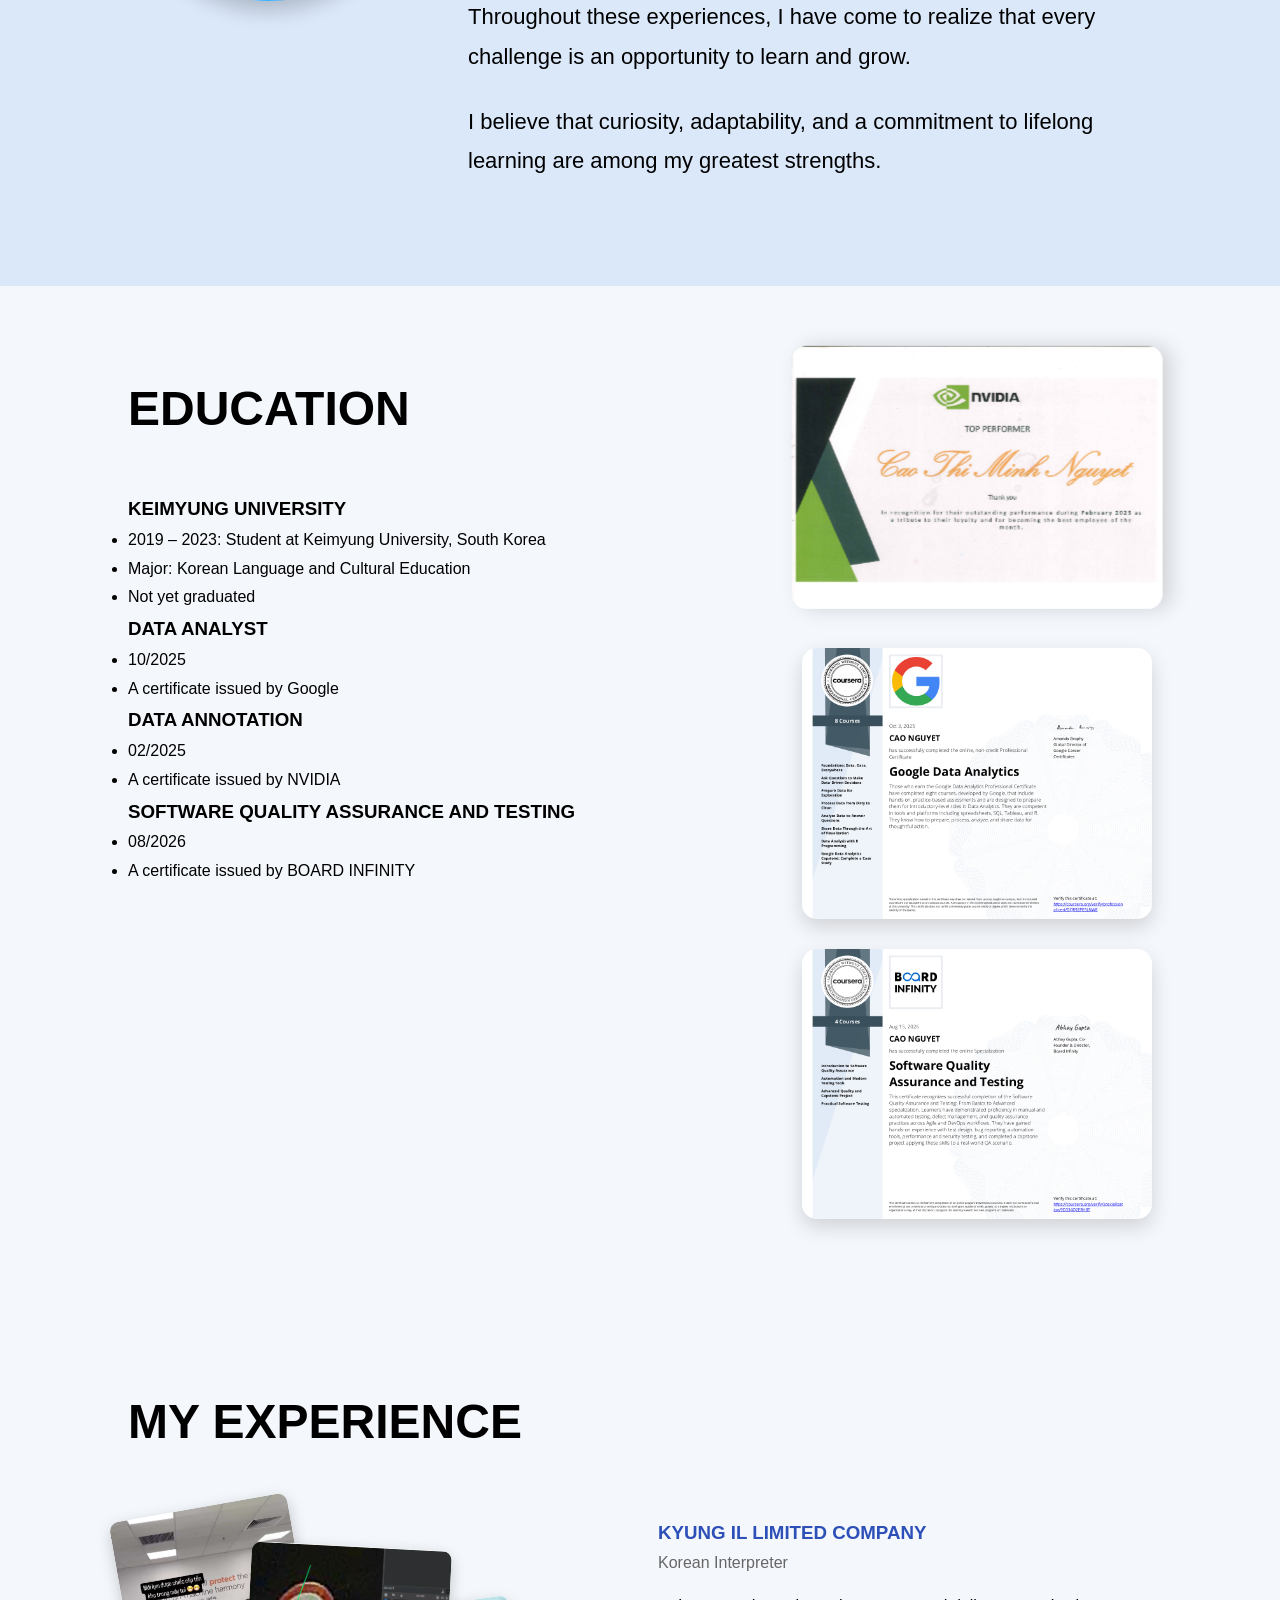
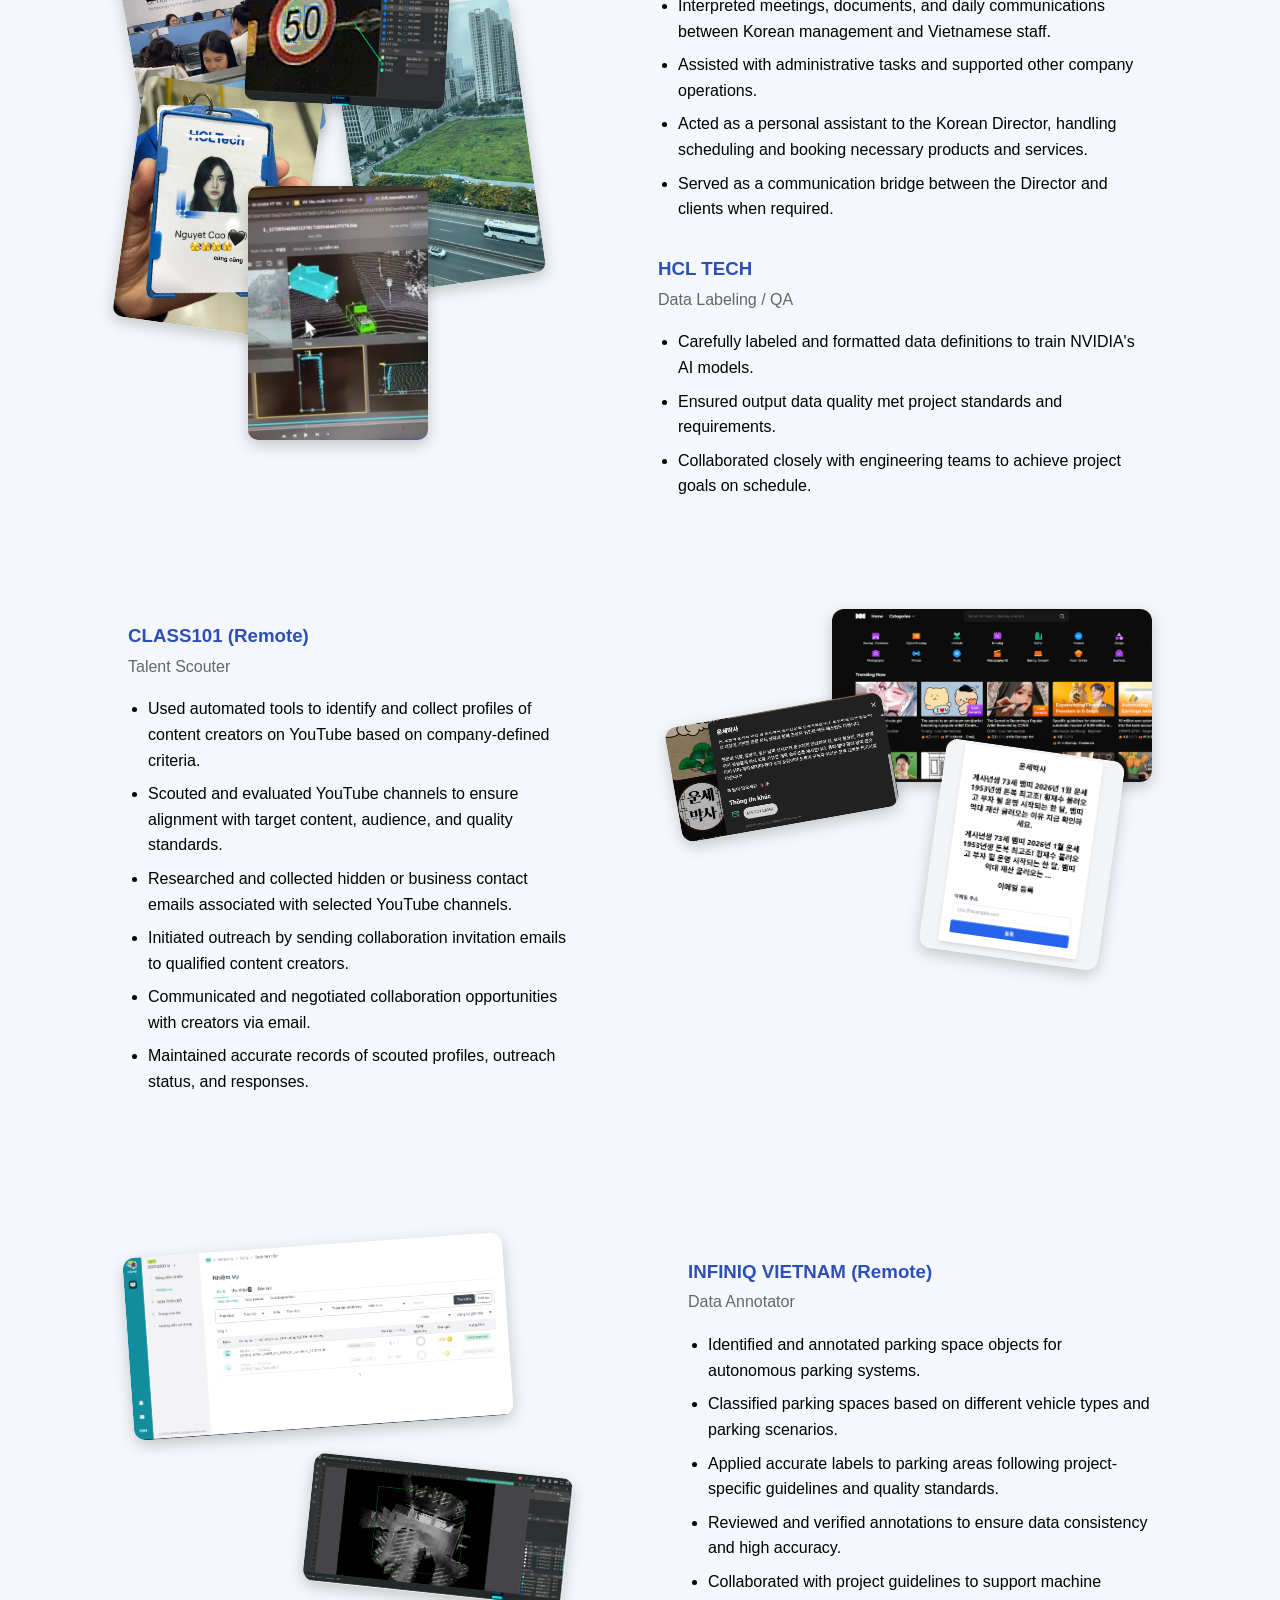
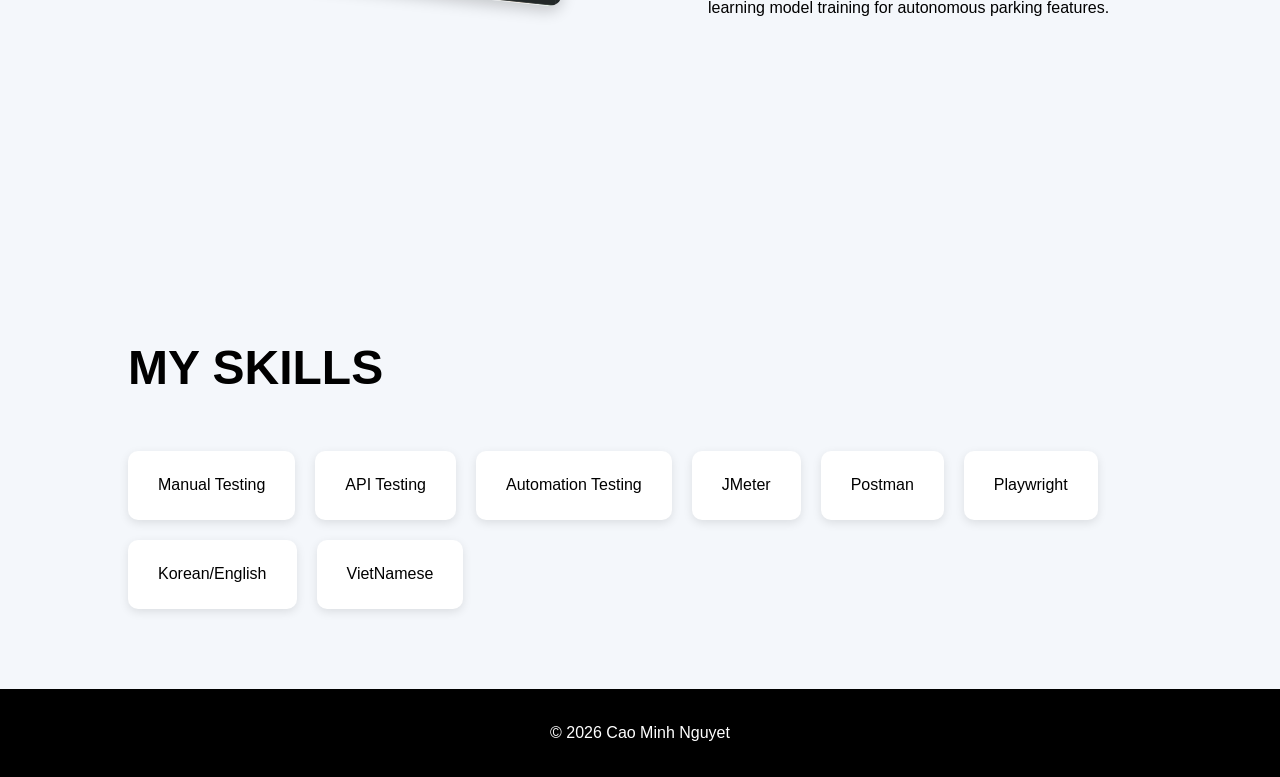
==== commit 87a9f256: "update" ====
--- a/index.html
+++ b/index.html
@@ -309,9 +309,8 @@
     <div class="skill-card">API Testing</div>
     <div class="skill-card">Automation Testing</div>
     <div class="skill-card">JMeter</div>
-    <div class="skill-card">SQL</div>
     <div class="skill-card">Postman</div>
-    <div class="skill-card">Selenium</div>
+    <div class="skill-card">Playwright</div>
     <div class="skill-card">Korean/English</div>
     <div class="skill-card">VietNamese</div>
 
--- a/css/style.css
+++ b/css/style.css
@@ -166,14 +166,6 @@
     justify-content: center;
 }
 
-.project-card {
-    background: white;
-    width: calc(50% - 15px);
-    box-sizing: border-box;
-    padding: 20px;
-    border-radius: 10px;
-    box-shadow: 0 3px 10px rgba(0,0,0,0.1);
-}
 
 /* FOOTER */
 
@@ -956,35 +948,16 @@
 
 }
 
-.project-card{
-    background:white;
-    border-radius:18px;
-    overflow:hidden;
-    box-shadow:0 10px 30px rgba(0,0,0,.1);
-    transition:.35s;
-.project-card{
-
-    background:white;
-
-    border-radius:18px;
-
-    overflow:hidden;
-
-    box-shadow:0 10px 30px rgba(0,0,0,.1);
-
-    transition:.35s;
-
-    width:340px;
-
-    min-height:520px;
-
-    display:flex;
-
-    flex-direction:column;
-
-}
-    display:flex;
-    flex-direction:column;
+.project-card {
+    width: 340px;
+    min-height: 520px;
+    background: white;
+    border-radius: 18px;
+    overflow: hidden;
+    box-shadow: 0 10px 30px rgba(0,0,0,.1);
+    transition: .35s;
+    display: flex;
+    flex-direction: column;
 }
 
 .project-card:hover{
@@ -995,10 +968,11 @@
 
 }
 
-.project-card img{
-    width:100%;
-    height:160px;
-    object-fit:cover;
+.project-card img {
+    width: 100%;
+    height: 160px;
+    object-fit: cover;
+    display: block;
 }
 
 .project-card:hover img{
@@ -1232,44 +1206,6 @@
     }
 
 }
-/* ================================
-   Project Card
-================================ */
-
-.project-card {
-    width: 450px;
-
-    background: white;
-
-    padding: 25px 30px;
-
-    border-radius: 15px;
-
-    box-shadow: 0 5px 15px rgba(0, 0, 0, 0.08);
-
-    margin: 30px auto;
-}
-
-
-/* ================================
-   Project Logo
-================================ */
-
-.project-card .project-avatar {
-    width: 180px !important;
-    height: auto !important;
-
-    max-width: 100% !important;
-
-    object-fit: contain !important;
-    object-position: center !important;
-
-    display: block;
-
-    margin: 0 auto 20px auto;
-
-    overflow: visible;
-}
 
 
 /* ================================
@@ -1304,20 +1240,98 @@
 
 .project-btn {
     display: inline-block;
-
+    margin: auto 25px 25px;
     padding: 10px 20px;
-
     background: #2563eb;
-
     color: white;
-
     text-decoration: none;
-
+    text-align: center;
     border-radius: 8px;
-
     font-weight: 600;
+    transition: 0.3s;
 }
 
 .project-btn:hover {
-    opacity: 0.9;
+    background: #1d4ed8;
+}
+
+
+/* =================================
+   RESTORE PROJECT CARD DESIGN
+================================= */
+
+.project-container {
+    display: flex;
+    flex-wrap: wrap;
+    gap: 30px;
+    justify-content: center;
+}
+
+.project-card {
+    width: 340px !important;
+    min-height: 520px;
+    background: white;
+    border-radius: 18px;
+    overflow: hidden;
+    box-shadow: 0 10px 30px rgba(0,0,0,.1);
+    transition: .35s;
+    display: flex;
+    flex-direction: column;
+    padding: 0 !important;
+    margin: 0 !important;
+}
+
+.project-card:hover {
+    transform: translateY(-10px);
+    box-shadow: 0 18px 45px rgba(0,0,0,.18);
+}
+
+/* Project image */
+.project-card img,
+.project-card .project-avatar {
+    width: 100% !important;
+    height: 120px !important;
+    max-width: none !important;
+    object-fit: contain !important;
+    object-position: center !important;
+    display: block;
+    margin: 0 !important;
+}
+
+/* Old projects using project-content */
+.project-card .project-content {
+    padding: 25px;
+}
+
+/* New Manual Testing project */
+.project-card > h2 {
+    margin: 25px 25px 15px;
+    color: #222;
+    font-size: 24px;
+    line-height: 1.3;
+}
+
+.project-card > p {
+    margin: 0 25px 20px;
+    color: #666;
+    font-size: 16px;
+    line-height: 1.7;
+}
+
+/* Project button */
+.project-card .project-btn {
+    display: inline-block;
+    margin: auto 25px 25px;
+    padding: 10px 20px;
+    background: #2563eb;
+    color: white;
+    text-decoration: none;
+    text-align: center;
+    border-radius: 8px;
+    font-weight: 600;
+    transition: .3s;
+}
+
+.project-card .project-btn:hover {
+    background: #1d4ed8;
 }
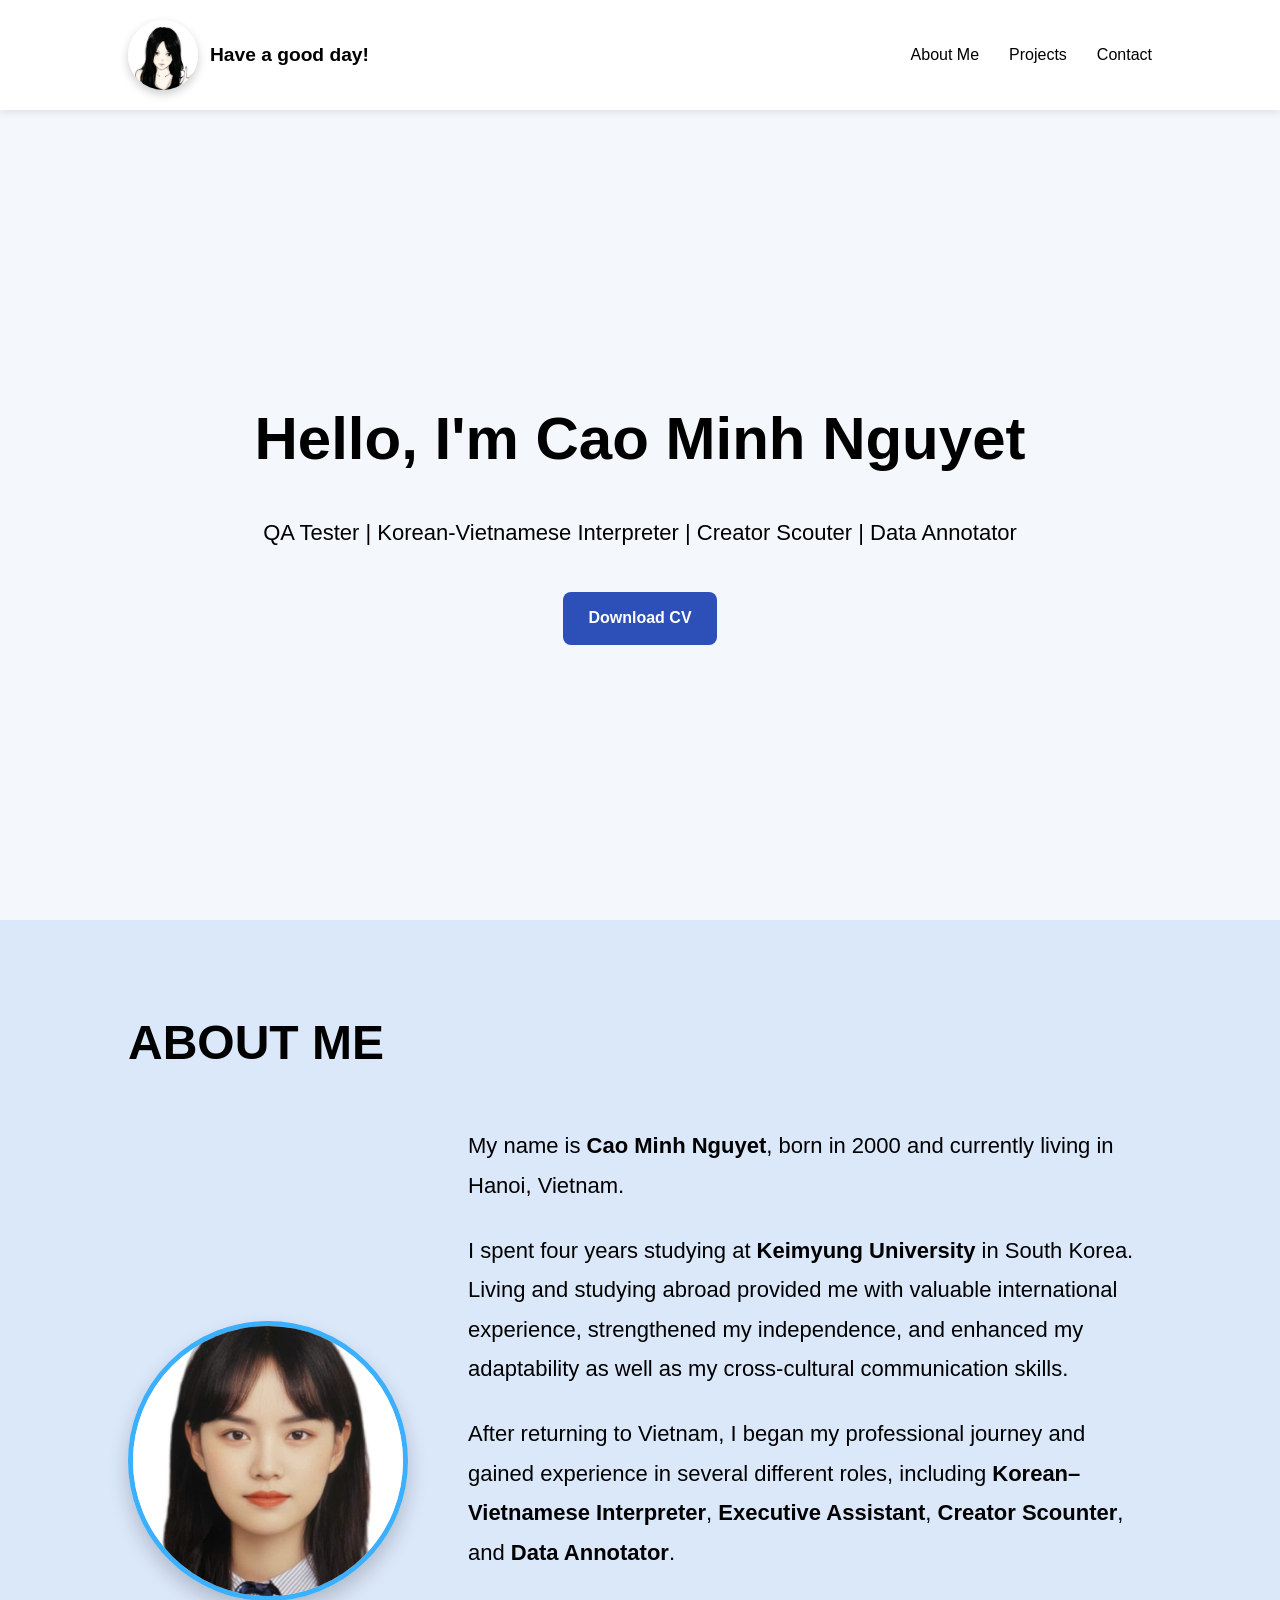
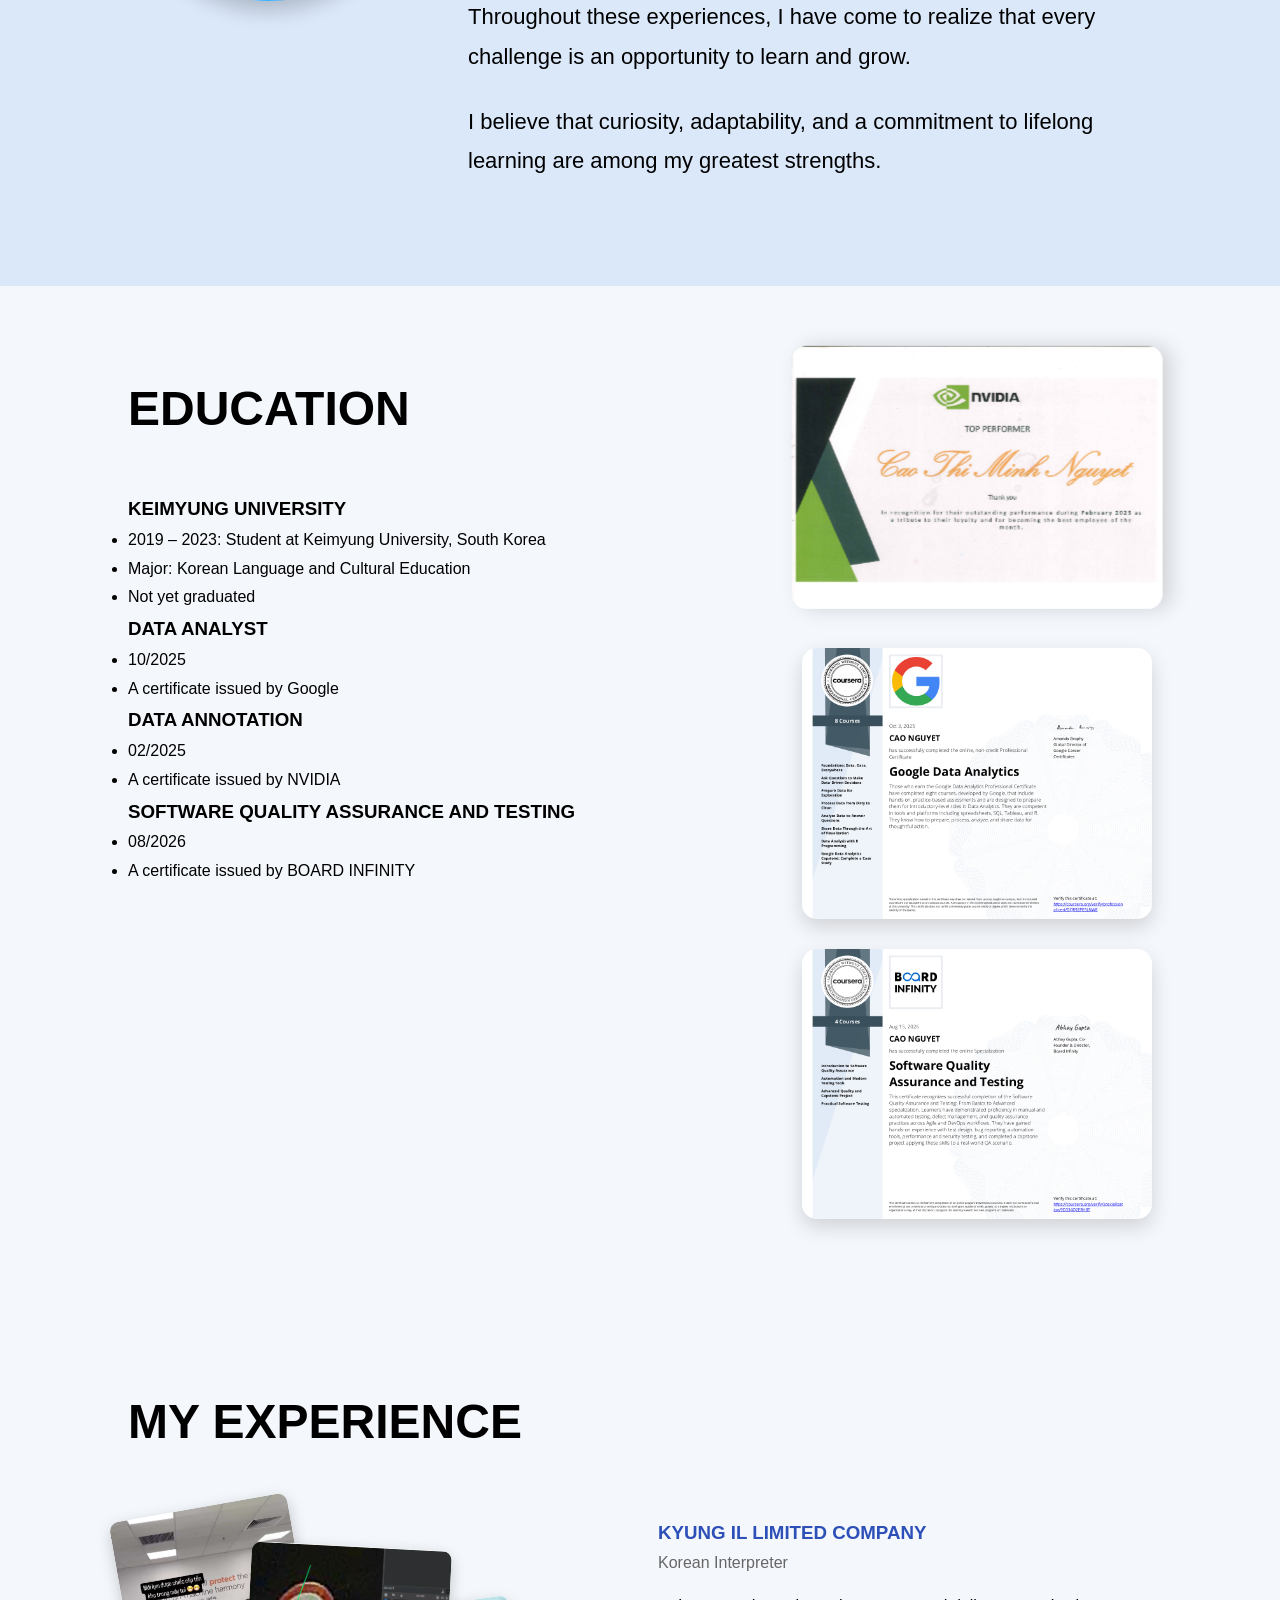
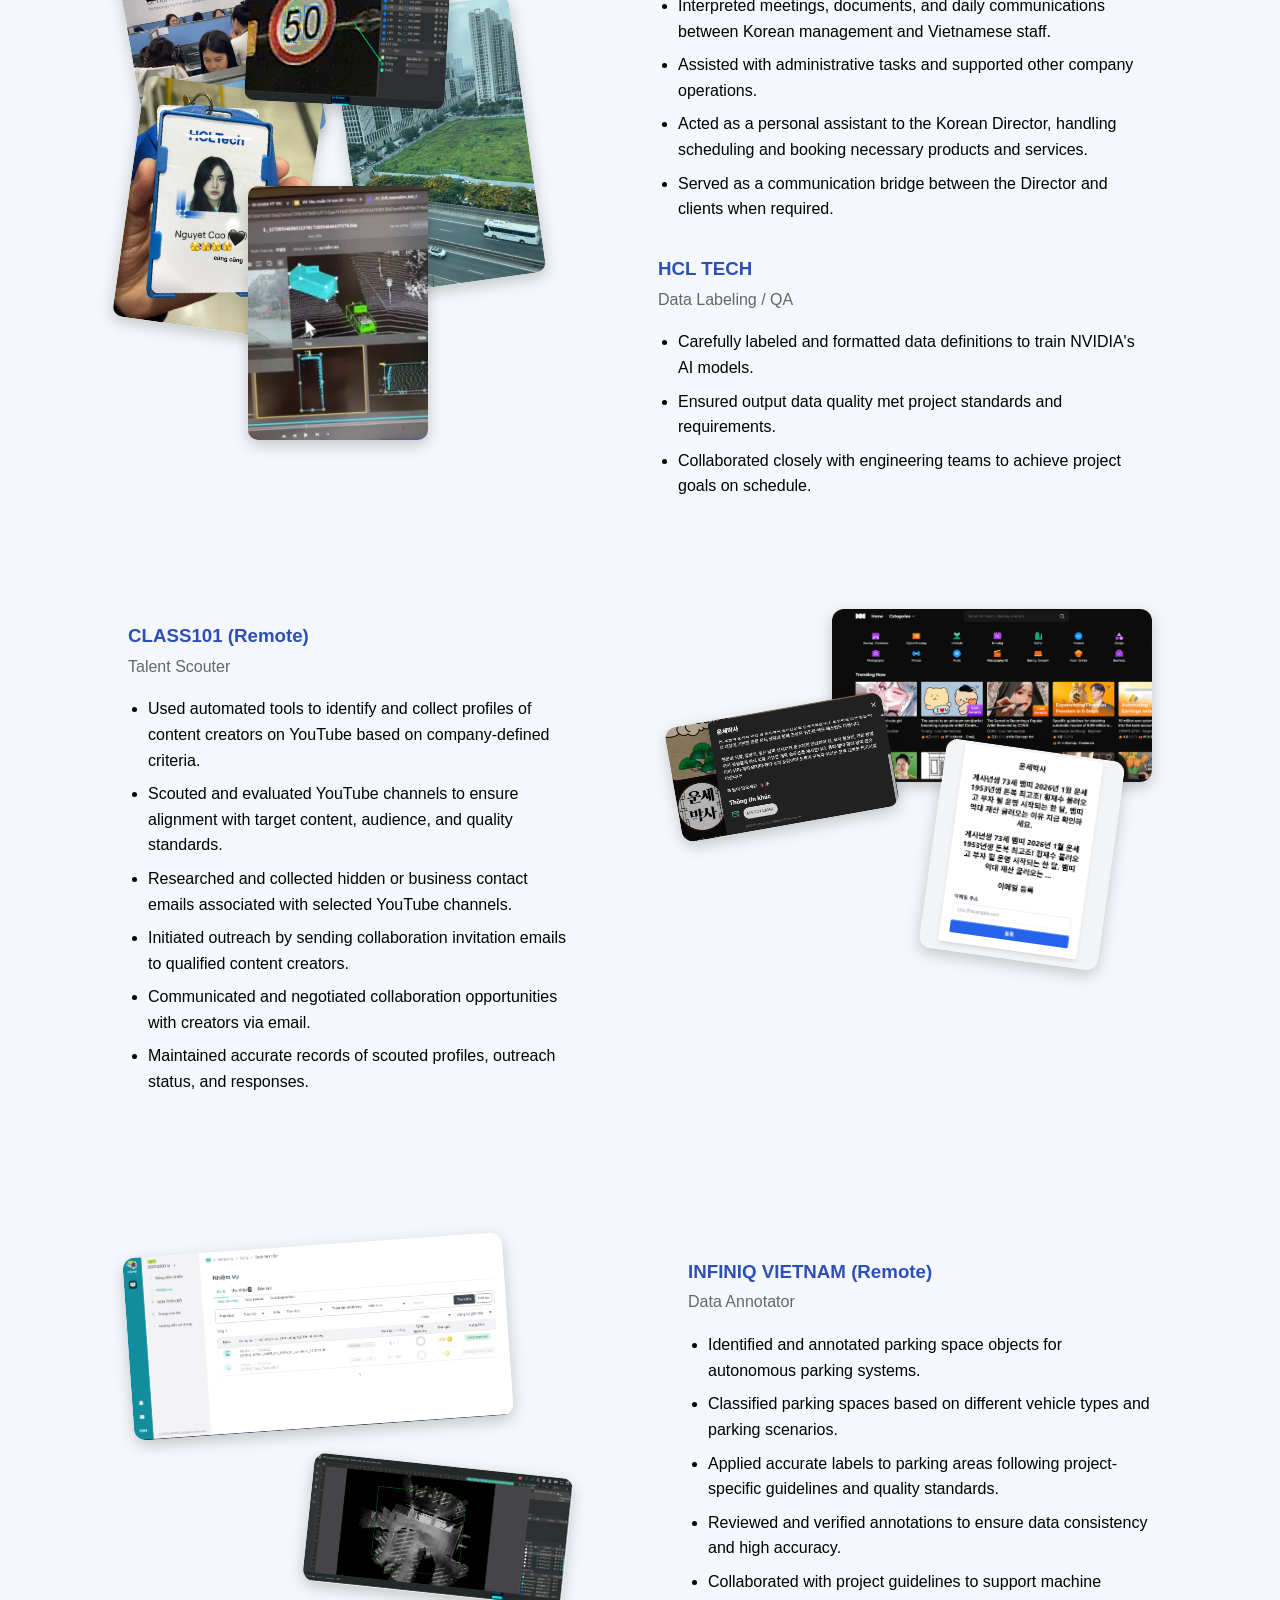
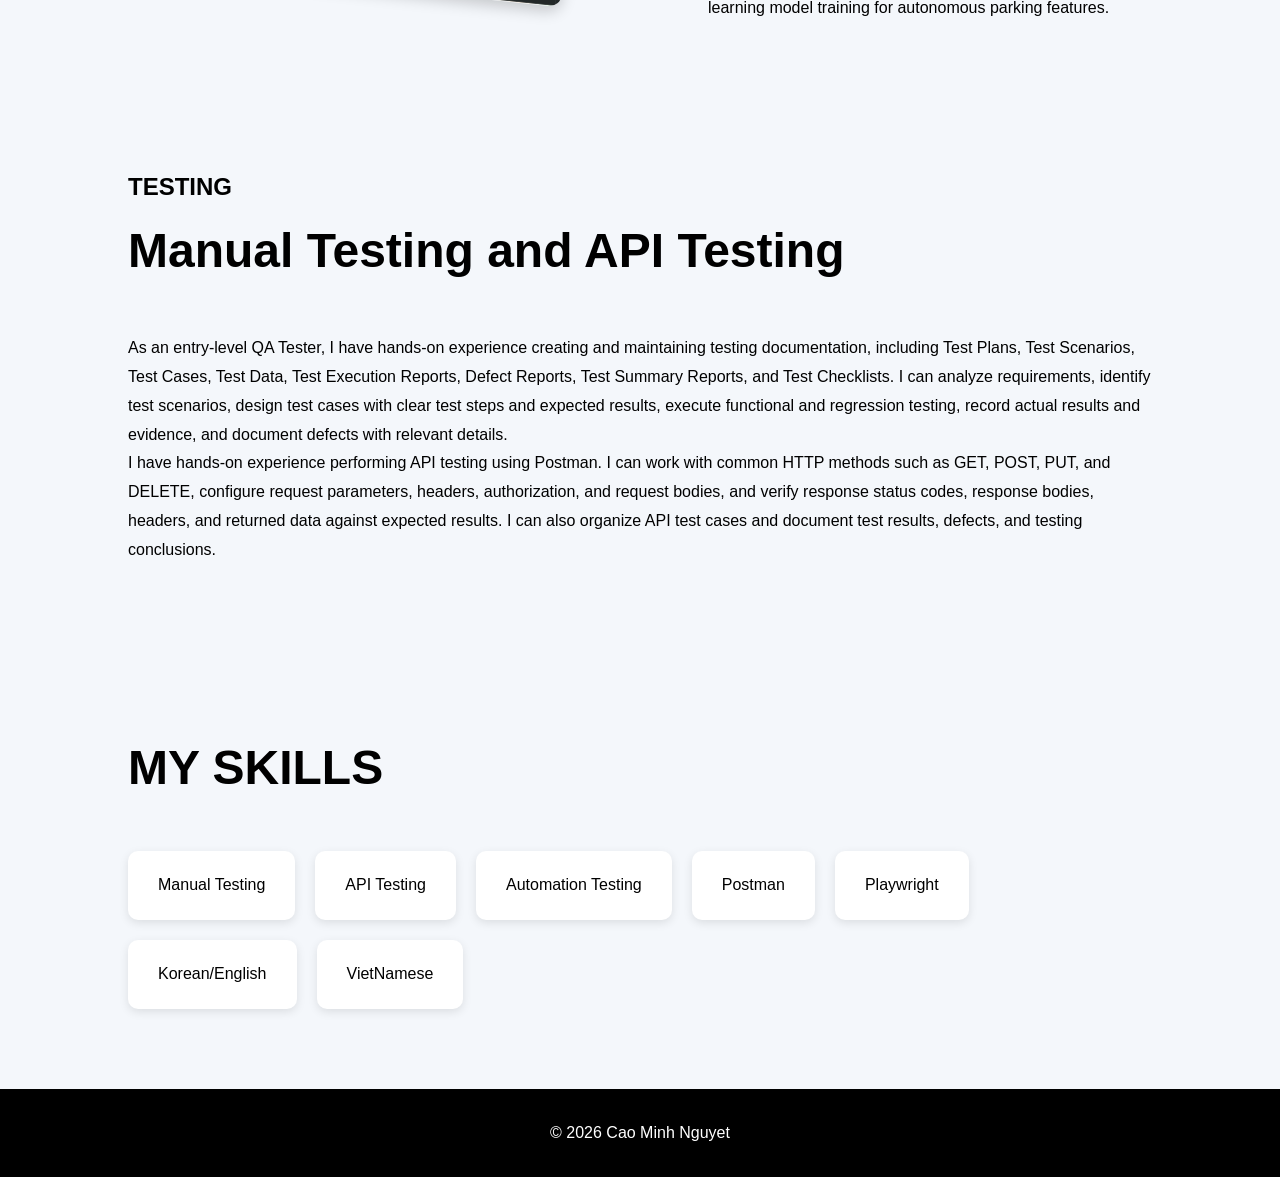
==== commit 99a2415d: "Update index.html" ====
--- a/index.html
+++ b/index.html
@@ -295,6 +295,32 @@
     </div>
 
 </div>
+        
+        <!-- TESTING SOFTWARE -->
+    <div class="tester">
+        <h1>TESTING</h1>
+
+        <h2>Manual Testing and API Testing</h2>
+        
+        <p>
+             As an entry-level QA Tester, I have hands-on experience creating and maintaining
+             testing documentation, including Test Plans, Test Scenarios, Test Cases, Test Data,
+             Test Execution Reports, Defect Reports, Test Summary Reports, and Test Checklists.
+             I can analyze requirements, identify test scenarios, design test cases with clear
+             test steps and expected results, execute functional and regression testing, record
+             actual results and evidence, and document defects with relevant details.
+        </p>
+
+        <p>
+             I have hands-on experience performing API testing using Postman.
+             I can work with common HTTP methods such as GET, POST, PUT, and DELETE,
+             configure request parameters, headers, authorization, and request bodies,
+             and verify response status codes, response bodies, headers, and returned data
+             against expected results. I can also organize API test cases and document
+             test results, defects, and testing conclusions.
+        </p>
+    </div>
+
 
 </section>
 
@@ -308,7 +334,6 @@
     <div class="skill-card">Manual Testing</div>
     <div class="skill-card">API Testing</div>
     <div class="skill-card">Automation Testing</div>
-    <div class="skill-card">JMeter</div>
     <div class="skill-card">Postman</div>
     <div class="skill-card">Playwright</div>
     <div class="skill-card">Korean/English</div>
@@ -329,4 +354,4 @@
 
 </body>
 
-</html>+</html>
--- a/css/style.css
+++ b/css/style.css
@@ -1334,4 +1334,306 @@
 
 .project-card .project-btn:hover {
     background: #1d4ed8;
-}+}
+/* =========================================================
+   PROJECTS PAGE
+   ========================================================= */
+
+.projects-section {
+    padding: 50px 4%;
+}
+
+.project-container {
+    width: 100%;
+    max-width: 1250px;
+    margin: 35px auto 0;
+
+    display: grid;
+    grid-template-columns: repeat(2, minmax(0, 1fr));
+    gap: 28px;
+
+    align-items: start;
+}
+
+
+/* =========================================================
+   NORMAL PROJECT CARDS
+   ========================================================= */
+
+.project-card {
+    width: auto !important;
+    height: auto !important;
+    min-height: 0 !important;
+
+    background: #ffffff;
+    border-radius: 20px;
+
+    padding: 28px !important;
+
+    box-sizing: border-box;
+
+    display: flex;
+    flex-direction: column;
+
+    box-shadow: 0 8px 25px rgba(0, 0, 0, 0.08);
+
+    transition: transform 0.25s ease,
+                box-shadow 0.25s ease;
+}
+
+.project-card:hover {
+    transform: translateY(-4px);
+
+    box-shadow: 0 12px 28px rgba(0, 0, 0, 0.12);
+}
+
+
+/* =========================================================
+   PROJECT IMAGE
+   ========================================================= */
+
+.project-avatar {
+    width: 100% !important;
+    height: 105px !important;
+
+    object-fit: contain;
+
+    display: block;
+
+    margin: 0 0 22px;
+}
+
+
+/* =========================================================
+   PROJECT TITLE
+   ========================================================= */
+
+.project-card h2 {
+    color: #172b4d;
+
+    font-size: 24px;
+    line-height: 1.3;
+
+    margin: 0 0 12px;
+}
+
+
+/* =========================================================
+   PROJECT DESCRIPTION
+   ========================================================= */
+
+.project-card > p {
+    color: #60738f;
+
+    font-size: 15px;
+    line-height: 1.55;
+
+    margin: 0 0 20px;
+}
+
+
+/* =========================================================
+   VIEW PROJECT BUTTON
+   ========================================================= */
+
+.project-btn {
+    display: inline-block;
+
+    width: auto !important;
+
+    align-self: flex-start;
+
+    background: #2864e8;
+    color: #ffffff;
+
+    text-decoration: none;
+    text-align: center;
+
+    font-size: 15px;
+    font-weight: 600;
+
+    padding: 11px 28px;
+
+    border-radius: 9px;
+
+    margin: 0 0 22px;
+
+    box-sizing: border-box;
+
+    transition: background 0.2s ease;
+}
+
+.project-btn:hover {
+    background: #174fc7;
+}
+
+
+/* =========================================================
+   DOCUMENT INFORMATION
+   ========================================================= */
+
+.document-info {
+    width: 100%;
+
+    margin: 0 !important;
+
+    padding: 18px 0 0 !important;
+
+    border-top: 1px solid #e5eaf2;
+
+    box-sizing: border-box;
+}
+
+.document-title {
+    color: #60738f;
+
+    font-size: 14px;
+    font-weight: 600;
+
+    margin: 0 0 11px;
+}
+
+.document-tags {
+    display: flex;
+    flex-wrap: wrap;
+
+    gap: 8px;
+}
+
+.document-tags span {
+    display: inline-block;
+
+    background: #f1eaff;
+    color: #7653d6;
+
+    font-size: 12px;
+
+    padding: 6px 10px;
+
+    border-radius: 20px;
+
+    white-space: nowrap;
+}
+
+
+/* =========================================================
+   API TESTING CARD
+   ========================================================= */
+
+.api-project-card {
+    min-height: 0 !important;
+    height: auto !important;
+
+    padding: 22px 26px !important;
+    align-self: stretch;
+
+    display: grid;
+
+    grid-template-columns: 1fr auto;
+
+    column-gap: 25px;
+    row-gap: 12px;
+
+    align-items: center;
+
+    box-sizing: border-box;
+}
+
+
+.api-project-content h2 {
+    color: #172b4d;
+
+    font-size: 22px;
+
+    margin: 0 0 7px;
+}
+
+.api-project-content p {
+    color: #60738f;
+
+    font-size: 14px;
+    line-height: 1.5;
+
+    margin: 0;
+}
+
+
+/* API button */
+
+.api-project-card .project-btn {
+    width: auto !important;
+
+    grid-column: 2;
+    grid-row: 1;
+
+    align-self: center;
+
+    margin: 0;
+
+    white-space: nowrap;
+}
+
+
+/* API document section */
+
+.api-document-info {
+    grid-column: 1 / 3;
+
+    width: 100%;
+
+    margin: 5px 0 0 !important;
+
+    padding: 14px 0 0 !important;
+
+    border-top: 1px solid #e5eaf2;
+
+    box-sizing: border-box;
+}
+
+
+/* =========================================================
+   RESPONSIVE
+   ========================================================= */
+
+@media (max-width: 900px) {
+
+    .project-container {
+        grid-template-columns: 1fr;
+        max-width: 650px;
+    }
+
+    .api-project-card {
+        grid-column: auto;
+        grid-row: auto;
+    }
+
+}
+
+
+@media (max-width: 600px) {
+
+    .projects-section {
+        padding: 35px 18px;
+    }
+
+    .project-card {
+        padding: 22px !important;
+    }
+
+    .project-avatar {
+        height: 90px !important;
+    }
+
+    .api-project-card {
+        display: flex;
+        flex-direction: column;
+        align-items: stretch;
+    }
+
+    .api-project-card .project-btn {
+        width: auto !important;
+        align-self: flex-start;
+    }
+
+}
+
